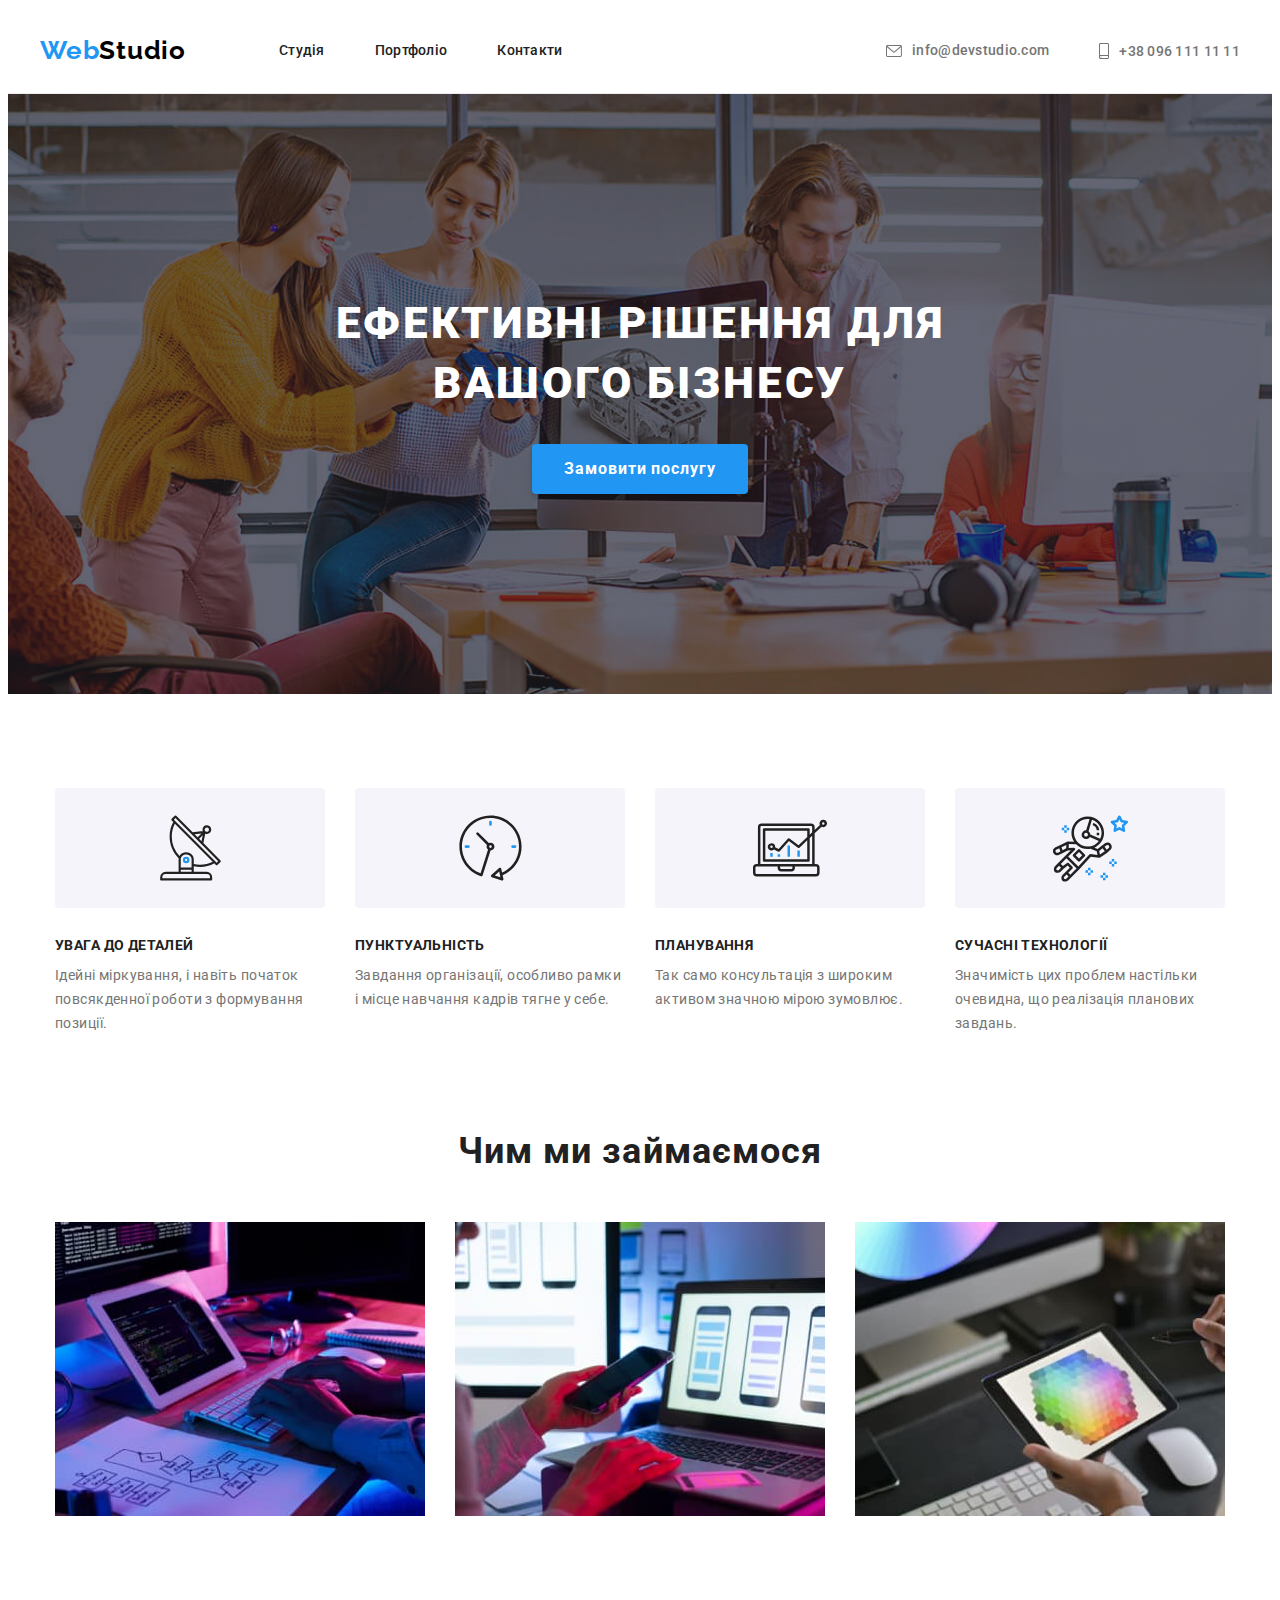
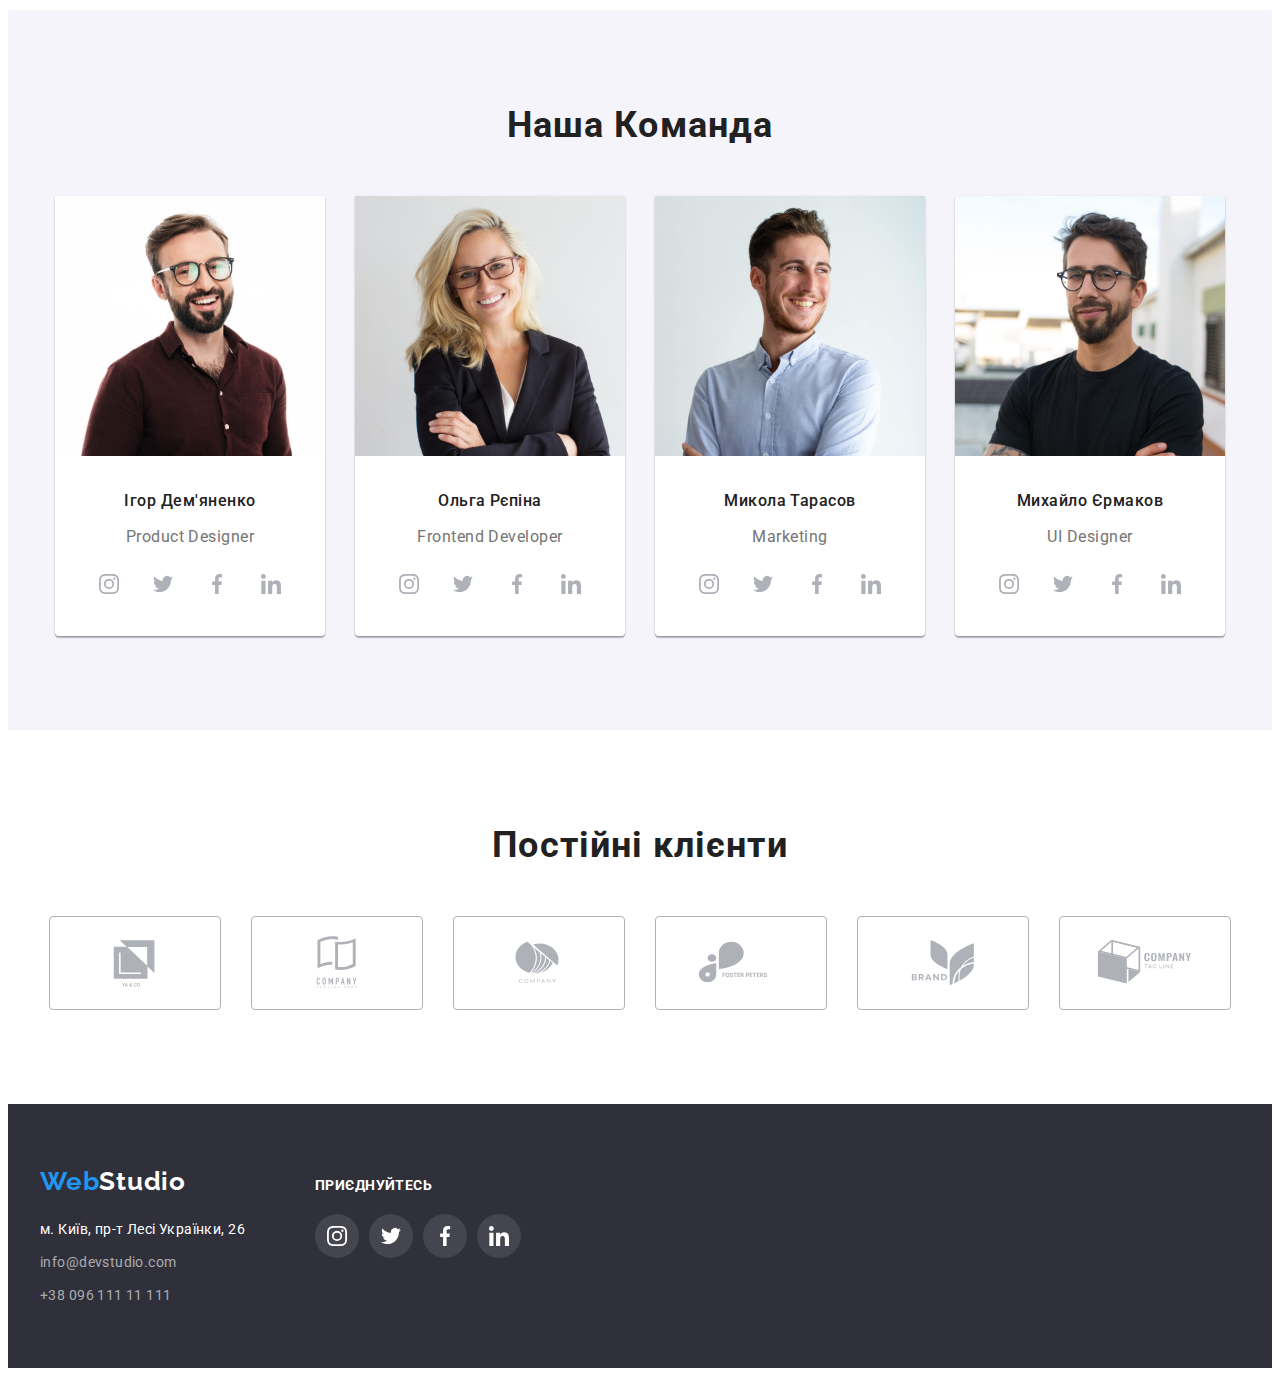
==== index.html @ a0d14df0 "1" ====
<!DOCTYPE html>
<html lang="uk">
<head>
    <meta charset="UTF-8">
    <meta http-equiv="X-UA-Compatible" content="IE=edge">
    <meta name="viewport" content="width=device-width, initial-scale=1.0">
    <title>Web Studio</title>
    <link rel="preconnect" href="https://fonts.googleapis.com">
    <link rel="preconnect" href="https://fonts.gstatic.com" crossorigin>
    <link href="https://fonts.googleapis.com/css2?family=Raleway:wght@700&family=Roboto:wght@400;500;700;900&display=swap" rel="stylesheet">
    <link rel="stylesheet" href="https://cdnjs.cloudflare.com/ajax/libs/modern-normalize/1.1.0/modern-normalize.min.css" integrity="sha512-wpPYUAdjBVSE4KJnH1VR1HeZfpl1ub8YT/NKx4PuQ5NmX2tKuGu6U/JRp5y+Y8XG2tV+wKQpNHVUX03MfMFn9Q==" crossorigin="anonymous" referrerpolicy="no-referrer" />
    <link rel="stylesheet" href="./css/style.css">
</head>
<header class="header">
    <div class="container  header-container">
     <nav class="header-navigation ">
         <a class="weblogo link" href="./index.html"><span class="weblogo-web">Web</span>Studio</a>
        
            <ul class="header-list">
            <li class="header-item list" >
                <a class="header-link link" href="./index.html">Студія</a>          
            </li>
            <li class="header-item list">
                <a class="header-link link" href="./porfolio.html">Портфоліо</a>          
            </li>
            <li class="header-item list link">
             <a class="header-link link" href="">Контакти</a>          
            </li>
            </ul>
         </nav>
         <div class="header-connect"> 
           
            <a class="header-mail link" href="mailto:info@devstudio.com"> <svg class="header-icon"  width="16" height="12" >
                <use href="./images/symbol-defs.svg#icon-hover-envelope" ></use>
            </svg> info@devstudio.com </a>
            
             <a class="header-tel link" href="tel:+380961111111"> <svg class=" header-icon"  width="10" height="16" >
                <use href="./images/symbol-defs.svg#icon-smartphone" ></use>
            </svg> +38 096 111 11 11</a>
        </div>
    </div>
</header>

<body>         
               <section class="decision" >
             <div class="container"> 
              <h1 class="decision-info">Ефективні рішення для вашого бізнесу</h1>
              <button class="decision-btr" type="button">Замовити послугу</button>
              </div>
             
              </section>
              <section class="benefits">
             <div class="container">
             <ul class="benefits-icon-list list">
                <li class="benefits-icon-item">
                    <a class="benefits-icon-link" href="">
                        <svg class="benefits-icon-img"  width="65" height="70" >
                            <use href="./images/symbol-defs.svg#icon-antenna" ></use>
                        </svg>
                    </a>
                </li>
                <li class="benefits-icon-item">
                    <a class="benefits-icon-link" href="">
                        <svg class="benefits-icon-img"  width="65" height="70" >
                            <use href="./images/symbol-defs.svg#icon-clock" ></use>
                        </svg>
                    </a>
                </li>
                <li class="benefits-icon-item">
                    <a class="benefits-icon-link" href="">
                        <svg class="benefits-icon-img"  width="90" height="74" >
                            <use href="./images/symbol-defs.svg#icon-diagram" ></use>
                        </svg>
                    </a>
                </li>
                <li class="benefits-icon-item">
                    <a class="benefits-icon-link" href="">
                        <svg class="benefits-icon-img"  width="75" height="81" >
                            <use href="./images/symbol-defs.svg#icon-astronaut" ></use>
                        </svg>
                    </a>
                </li>
             </ul>
             <ul class="benefits-top list" >
             <li ><h3 class="benefits-list">УВАГА ДО ДЕТАЛЕЙ</h3>
              <p class="benefits-list-text" >Ідейні міркування, і навіть початок повсякденної роботи з формування позиції.</p></li>
             <li><h3 class="benefits-list">ПУНКТУАЛЬНІСТЬ</h3>
               <p class="benefits-list-text">Завдання організації, особливо рамки і місце навчання кадрів тягне у себе.</p></li>
             <li><h3 class="benefits-list">ПЛАНУВАННЯ</h3>
               <p class="benefits-list-text">Так само консультація з широким активом значною мірою зумовлює.</p></li>
             <li><h3 class="benefits-list">СУЧАСНІ ТЕХНОЛОГІЇ</h3>
               <p class="benefits-list-text">Значимість цих проблем настільки очевидна, що реалізація планових завдань.</p></li>
              </ul>  </div>
              </section>

              
              <section class="about">
               <div class="container">
               <h2 class="about-top">Чим ми займаємося</h2>
               <ul class="about-list">
              <li class="about-img1 list"><img src="./images/about-img1.jpg" alt="Робоче місце" width="370" height="294"></li>
              <li class="about-img2 list"><img src="./images/about-img2.jpg" alt="Робоче місце" width="370" height="294"></li>
              <li class="about-img3 list"><img src="./images/about-img3.jpg" alt="Робоче місце" width="370" height="294"></li>
              </ul>
                </div>
              </section>
              
                      
              <section class="team">
              <div class="container team-container" >  
                   <h2 class="team-title">Наша Команда</h2>
                   <ul class="team-list">
                   <li class="team-img list"><img src="./images/img-IgorD.jpg" alt="Фото Ігор" width="270" height="260" >
                    <div class="team-name-top"><h3 class="team-name">Ігор Дем'яненко</h3>
                        <p class="team-position">Product Designer</p>
                        
                       <ul class="team-soc-list list">
                            <li class="team-soc-item">
                              <a class="team-soc-link" href=""><svg class="team-soc-icon"  width="20" height="20" >
                              <use href="./images/symbol-defs.svg#icon-instagram" ></use></svg></a>
                            </li>
                            <li class="team-soc-item">
                              <a class="team-soc-link" href=""><svg class="team-soc-icon"  width="20" height="20" >
                              <use href="./images/symbol-defs.svg#icon-twitter" ></use></svg></a>
                            </li>
                            <li class="team-soc-item">
                                <a class="team-soc-link" href=""><svg class="team-soc-icon"  width="20" height="20" >
                                <use href="./images/symbol-defs.svg#icon-facebook" ></use></svg></a>
                            </li>
                            <li class="team-soc-item">
                                <a class="team-soc-link" href=""><svg class="team-soc-icon"  width="20" height="20" >
                                <use href="./images/symbol-defs.svg#icon-linkedin" ></use></svg></a>
                            </li>
                     </ul>
                    </div>
                   </li>

                   <li class="team-img list"><img src="./images/img-OlgaR.jpg" alt="Фото Ольга" width="270" height="260" >
                    <div class="team-name-top"><h3 class="team-name">Ольга Рєпіна</h3>
                        <p class="team-position">Frontend Developer</p>
                        <ul class="team-soc-list list">
                            <li class="team-soc-item">
                                <a class="team-soc-link" href=""><svg class="team-soc-icon"  width="20" height="20" >
                                <use href="./images/symbol-defs.svg#icon-instagram" ></use></svg></a>
                            </li>
                            <li class="team-soc-item">
                                <a class="team-soc-link" href=""><svg class="team-soc-icon"  width="20" height="20" >
                                <use href="./images/symbol-defs.svg#icon-twitter" ></use></svg></a>
                            </li>
                            <li class="team-soc-item">
                                <a class="team-soc-link" href=""><svg class="team-soc-icon"  width="20" height="20" >
                                <use href="./images/symbol-defs.svg#icon-facebook" ></use></svg></a>
                            </li>
                            <li class="team-soc-item">
                                <a class="team-soc-link" href=""><svg class="team-soc-icon"  width="20" height="20" >
                                <use href="./images/symbol-defs.svg#icon-linkedin" ></use></svg></a>
                            </li>
                        </ul>    
                    </div>
                
                   <li class="team-img list"><img src="./images/img-NicholasT.jpg" alt="Фото Микола" width="270" height="260" >
                   
                    <div class="team-name-top"><h3 class="team-name">Микола Тарасов</h3>
                        <p class="team-position">Marketing</p>
                        <ul class="team-soc-list list">
                            <li class="team-soc-item">
                                <a class="team-soc-link" href=""><svg class="team-soc-icon"  width="20" height="20" >
                                <use href="./images/symbol-defs.svg#icon-instagram" ></use></svg></a>
                            </li>
                            <li class="team-soc-item">
                                <a class="team-soc-link" href=""><svg class="team-soc-icon"  width="20" height="20" >
                                <use href="./images/symbol-defs.svg#icon-twitter" ></use></svg></a>
                            </li>
                            <li class="team-soc-item">
                                <a class="team-soc-link" href=""><svg class="team-soc-icon"  width="20" height="20" >
                                <use href="./images/symbol-defs.svg#icon-facebook" ></use></svg></a>
                            </li>
                            <li class="team-soc-item">
                                <a class="team-soc-link" href=""><svg class="team-soc-icon"  width="20" height="20" >
                                <use href="./images/symbol-defs.svg#icon-linkedin" ></use></svg></a>
                           </li> 
                        </ul> 
                  </div>
                 </li> 
                  <li class="team-img list"><img src="./images/img-MykhailoY.jpg" alt="Фото-Михайло" width="270" height="260" >
                    <div class="team-name-top"><h3 class="team-name">Михайло Єрмаков</h3>
                        <p class="team-position">UI Designer</p>
                        <ul class="team-soc-list list">
                            <li class="team-soc-item">
                                <a class="team-soc-link" href="">
                                    <svg class="team-soc-icon"  width="20" height="20" >
                                    <use href="./images/symbol-defs.svg#icon-instagram" ></use></svg></a>
                            </li>
                            <li class="team-soc-item">
                                <a class="team-soc-link" href="">
                                    <svg class="team-soc-icon"  width="20" height="20" >
                                    <use href="./images/symbol-defs.svg#icon-twitter" ></use></svg></a>
                            </li>
                            <li class="team-soc-item">
                                <a class="team-soc-link" href="">
                                    <svg class="team-soc-icon"  width="20" height="20" >
                                    <use href="./images/symbol-defs.svg#icon-facebook" ></use></svg></a>
                            </li>
                            <li class="team-soc-item">
                                <a class="team-soc-link" href=""><svg class="team-soc-icon"  width="20" height="20" >
                                        <use href="./images/symbol-defs.svg#icon-linkedin" ></use></svg></a>
                            </li>
                        </ul>
                  </div>
                 </li>
                </ul> 
                </div> 
              </section>
               
              <section class="clients">
              <div class="container">
               <h2 class="clients-top">Постійні клієнти </h2>
              <ul class="clients-top-list list">
                <li class="clients-top-item">
                    <a class="clients-top-img-list" href="">
                    <svg class="clients-top-img"  width="106" height="60" >
                        <use href="./images/symbol-defs.svg#icon-Logo1" ></use>
                    </svg>
                </a></li>
                <li class="clients-top-item">
                    <a class="clients-top-img-list" href="">
                    <svg class="clients-top-img"  width="106" height="60" >
                        <use href="./images/symbol-defs.svg#icon-Logo2" ></use>
                    </svg>
                </a></li>
                <li class="clients-top-item">
                    <a class="clients-top-img-list" href="">
                    <svg class="clients-top-img"  width="106" height="60" >
                        <use href="./images/symbol-defs.svg#icon-Logo-3" ></use>
                    </svg>
                </a></li>
                <li class="clients-top-item">
                    <a class="clients-top-img-list" href="">
                    <svg class="clients-top-img"  width="106" height="60" >
                        <use href="./images/symbol-defs.svg#icon-Logo4" ></use>
                    </svg>
                </a></li>
                <li class="clients-top-item">
                    <a class="clients-top-img-list" href="">
                    <svg class="clients-top-img"  width="106" height="60" >
                        <use href="./images/symbol-defs.svg#icon-Logo5" ></use>
                    </svg>
                </a></li>
                <li class="clients-top-item">
                    <a class="clients-top-img-list" href="">
                    <svg class="clients-top-img"  width="106" height="60" >
                        <use href="./images/symbol-defs.svg#icon-Logo6" ></use>
                    </svg>
                </a></li>
                
              </ul>
              </div>
               </section>   
       
</body>


<footer class="footer">

                  <div class="container top-footer">       
                <div class=" footer-container " >
              <a class="footer-weblogo link" href="./index.html"><span class="weblogo-web">Web</span>Studio</a>
                 <ul>
               <li class="footer-adress link list"><a class="footer-adress link list" href="https://www.google.com/maps/place/%D0%B1%D1%83%D0%BB%D1%8C%D0%B2%D0%B0%D1%80+%D0%9B%D0%B5%D1%81%D1%96+%D0%A3%D0%BA%D1%80%D0%B0%D1%97%D0%BD%D0%BA%D0%B8,+26,+%D0%9A%D0%B8%D1%97%D0%B2,+02000/@50.4265807,30.5361971,17z/data=!3m1!4b1!4m5!3m4!1s0x40d4cf0e033ecbe9:0x57a4dffefec77da0!8m2!3d50.4265807!4d30.5383858">м. Київ, пр-т Лесі Українки, 26</a></li>
               <li class="footer-mail link list" ><a class="footer-mail link list"  href="mailto:info@devstudio.com">info@devstudio.com </a></li>     
              <li class="footer-tel list link "><a class="footer-tel list link " href="tel:+3809611111111">+38 096 111 11 111</a></li>
              </ul>
             </div>
              <div class="footer-soc">
            <p class="footer-Join">приєднуйтесь</p>
            <ul class="footer-soc-list list">
                <li class="footer-soc-item">
                    <a class="footer-soc-link" href="">
                        <svg class="footer-soc-icon"  width="20" height="20" >
                            <use href="./images/symbol-defs.svg#icon-instagram" ></use>
                        </svg>
                    </a>
                </li>
                <li class="footer-soc-item">
                    <a class="footer-soc-link" href="">
                        <svg class="footer-soc-icon"  width="20" height="20" >
                            <use href="./images/symbol-defs.svg#icon-twitter" ></use>
                        </svg>
                    </a>
                </li>
                <li class="footer-soc-item">
                    <a class="footer-soc-link" href="">
                        <svg class="footer-soc-icon"  width="20" height="20" >
                            <use href="./images/symbol-defs.svg#icon-facebook" ></use>
                        </svg>
                    </a>
                </li>
                <li class="footer-soc-item">
                    <a class="footer-soc-link" href="">
                        <svg class="footer-soc-icon"  width="20" height="20" >
                            <use href="./images/symbol-defs.svg#icon-linkedin" ></use>
                        </svg>
                    </a>
                </li>
                
              </ul>
                 </div> 
                     </div>
        
</footer>


</html>
---- css/style.css ----
/*-------------------------------------------header------------------------------------------*/
:root{
    --brand-color: #212121;
}

p, h1, h2, h3, h4, h5, h6{
    margin: 0;
    }

ul, ol{
    margin: 0;
    padding-left: 0;
    } 

button{
    cursor: pointer;
    }
img{
    display: block;
}
.header{
    background: #FFFFFF;
    } 

.list{
    list-style:none ;
        }
.link{
    text-decoration: none;
            }    
.container{
    width: 1200px;
    padding-left: 15px;
    padding-right: 15px;
    margin: 0 auto;
    
  }


.header{
    border-bottom: 1px solid #ECECEC
}

.header-navigation{
    display: flex;
    align-items: center;

}

.header-container{
    display: flex;
    align-items: center;
    

}

.weblogo{
    font-family: 'Raleway',sans-serif;
    font-weight: 700;
    font-size: 26px;
    line-height: 1.33;    
    letter-spacing: 0.03em;
    color: #000000;
    padding-top: 25px;
    padding-bottom: 25px;
    margin-right: 93px;


    }


.weblogo-web{
    color: #2196F3;
    margin: 0 auto;
    }   


.header-link:hover, .header-link:focus{
    color: #2196F3;
        }
   
.header-list{
    font-family: 'Roboto',sans-serif;
    font-weight: 500;
    font-size: 14px;
    line-height: 1.14;
    letter-spacing: 0.02em;
    color: var(--brand-color);
    display: flex; 
    gap: 50px;
    
        

    }
.header-item{
    font-family: 'Roboto',sans-serif;
    font-weight: 500;
    font-size: 14px;
    line-height: 1.14;
    letter-spacing: 0.02em;
    color:var(--brand-color);
    padding-top: 32px;
    padding-bottom: 32px; 
    
          
    }
.header-link{
    font-family: 'Roboto',sans-serif;
    font-weight: 500;
    font-size: 14px;
    line-height: 1.14;
    letter-spacing: 0.02em;
    color: var(--brand-color);
    
      
    }
 

.header-icon{
    fill: #757575;
}  

.header-mail{
    font-family: 'Roboto',sans-serif;
    font-weight: 500;
    font-size: 14px;
    line-height: 1.4;
    letter-spacing: 0.02em;
    color:  #757575;
    display: flex;
    gap: 10px;
    align-items: center;
    justify-content: center;
    margin: 0 auto;
    
}  

.header-mail:hover .header-icon,
.header-mail:focus .header-icon {
    
    fill: #2196F3;

}
.header-mail:hover,
.header-mail:focus {
    color: #2196F3;

}

.header-connect{
    margin-left: auto;
    display: flex;
    height: 85px;
}
.header-tel:hover,
.header-tel:focus{
    color: #2196F3;   
}
.header-tel:hover .header-icon,
.header-tel:focus .header-icon{
   fill: #2196F3;  
}

.header-tel{
    font-family: 'Roboto',sans-serif;
    font-weight: 500;
    font-size: 14px;
    line-height: 16px;
    letter-spacing: 0.02em;
    color: #757575;
    margin-left: 50px;
    display: flex;
    gap: 10px;
    align-items: center;
    justify-content: center;

}  

/*-----------------------------------------decision-----------------------------------------------*/

body{
    font-family: 'Roboto',sans-serif;
}


.decision{
    background: #C4C4C4;;
    padding-top: 200px;
    padding-bottom: 200px;
    background-image: linear-Gradient(rgba(47, 48, 58, 0.4),rgba(47, 48, 58, 0.4)), url(../images/Img-Hero.jpg);
    background-repeat: no-repeat; 
    background-position: center;
    max-width: 1600px;
    display: flex;
    align-items: center;
    margin: 0 auto;

}

.decision-info{
    font-weight: 900;
    font-size: 44px;
    line-height: 1.36;
    text-align: center;
    letter-spacing: 0.06em;
    text-transform: uppercase;
    color: #FFFFFF;
    margin: 0 auto;
    width: 629px;
    height: 120px;
    }

.decision-btr{
    font-family: 'Roboto',sans-serif;
    font-weight: 700;
    font-size: 16px;
    line-height: 1.87;
    color: #FFFFFF; 
    background: #2196F3; 
    cursor: pointer;
    margin: 0 auto;
    display: block;
    margin-top: 0 auto;
    min-width: 216px;
    height: 50px;
    box-shadow: 0px 4px 4px rgba(0, 0, 0, 0.15);
    border-radius: 4px;
    border: #2196F3;
    margin-top: 30px;
    letter-spacing: 0.06em;
}


/*-----------------------------------------benefits-----------------------------------------------*/

.benefits {
    background: #FFFFFF;
    padding-top: 94px; 
    padding-bottom: 94px;
}
.benefits-icon-list{
    display: flex;
    justify-content: center;
    gap: 30px;
}

.benefits-icon-link{
    width: 270px;
    height: 120px;
    background-color: #F5F4FA;
    display: flex;
    align-items: center;
    justify-content: center;
    margin-bottom: 30px;
    border-radius: 4px;

}

.benefits-top{
    display: flex; 
    justify-content: center;
    gap: 30px; 
     
    background: #FFFFFF;
}
.benefits-list {
    font-weight: 700;
    font-size: 14px;
    line-height: 1.14;
    letter-spacing: 0.03em;
    text-transform: uppercase;
    color: var(--brand-color);    
    margin-bottom: 10px;
   
}
.benefits-list-text {
    width: 270px;
    height: 72px;
    font-size: 14px;
    line-height: 1.71;
    letter-spacing: 0.03em;
    color: #757575;   
    
}
/*-----------------------------------------about-----------------------------------------------*/
.about {
    padding-bottom: 94px;
}
.about-top {
font-weight: 700;
font-size: 36px;
line-height: 1.17;
text-align: center;
letter-spacing: 0.03em;
color: var(--brand-color);
margin-bottom: 50px;

}
.about-list{

    display: flex; 
    justify-content: center;
    gap: 30px;


}
.about-img1{

}
.about-img2 {

}
.about-img3 {

}

/*-----------------------------------------team-----------------------------------------------*/
.team {
    background: #F5F4FA;
    padding-top: 94px;
    padding-bottom: 94px;
}
.team-container{

}

.team-title {
    font-weight: 700;
    font-size: 36px;
    line-height: 1.17;
    text-align: center;
    letter-spacing: 0.03em;
    color: var(--brand-color);
    padding-top: 94;
    margin-bottom: 50px;
    

    }

.team-list{
    display: flex; 
    justify-content: center;
    gap: 30px;
    
      

}

.team-name-top{
    padding-top: 30px;
    padding-bottom: 30px;
}
.team-img {
    width: 270px;
    background: #FFFFFF;
    box-shadow: 0px 1px 3px rgba(0, 0, 0, 0.12), 0px 1px 1px rgba(0, 0, 0, 0.14), 0px 2px 1px rgba(0, 0, 0, 0.2);
    border-radius: 0px 0px 4px 4px;
    display: block;
    

}
.team-name {
    font-weight: 500;
    font-size: 16px;
    line-height: 1.9;
    letter-spacing: 0.03em;
    color:var(--brand-color);
    text-align: center;
    letter-spacing: 0.03em;
    margin-bottom: 10px;
    
}
.team-position {
    font-size: 16px;
    line-height: 1.19;
    letter-spacing: 0.03em;
    text-align: center;
    color: #757575;
    margin-bottom: 16px;

}

.team-soc-list{
  display: flex;
  justify-content: center;
  gap: 10px;

}

.team-soc-item{
 
}

.team-soc-link{
  width: 44px;
  height: 44px;
  border-radius: 50%;
 
  display: flex;
  align-items: center;
  justify-content: center;


}


.team-soc-link:hover, .team-soc-link:focus {
    background-color: #2196F3  ;
}
.team-soc-link:hover .team-soc-icon,
.team-soc-link:focus .team-soc-icon{
    fill: #FFFFFF;

}

.team-soc-icon{
    fill: #AFB1B8;

}
/*-----------------------------------clients-------------------------------*/
.clients{
    padding-top: 94px;
    padding-bottom: 94px;
}
.clients-top{
    font-weight: 700;
    font-size: 36px;
    line-height: 1.17;
    text-align: center;
    letter-spacing: 0.03em;
    color: var(--brand-color);
    margin-bottom: 50px;


}
.clients-top-list{
 
    display: flex;
    align-items: center;
    justify-content: center;
    gap: 30px;
}


.clients-top-item{



    
}



.clients-top-img-list{
    width: 170px;
    height: 92px;
    display: flex;
    align-items: center;
    justify-content: center;
    border: 1px solid #AFB1B8;
    border-radius: 4px; 
    border-radius: 4px;


}

.clients-top-img-list:hover, 
.clients-top-img-list:focus {
    border: 1px solid #2196F3;

}
.clients-top-img-list:hover .clients-top-img,
.clients-top-img-list:focus .clients-top-img{
    fill: #2196F3;

}

.clients-top-img{
    fill:  #AFB1B8;
}

/*-----------------------------------------footer-----------------------------------------------*/
.footer{
    background: #2F303A;
    margin: 0 auto;
    padding-top: 60px;
    padding-bottom: 60px;
}
.top-footer{
    display: flex;
    align-items: center;
                    align-items: baseline;}

.footer-container{
    
    display: block;
    margin-right: 70px;
    

}
.footer-weblogo {
    font-family: 'Raleway',sans-serif;
    font-weight: 700;
    font-size: 26px;
    line-height: 1.33;    
    letter-spacing: 0.03em;
    color: #FFFFFF;
    padding-top: 60px;

}


.footer-adress {
    font-family: 'Roboto',sans-serif;
    font-size: 14px;
    line-height: 1.71;
    letter-spacing: 0.03em;
    color: #FFFFFF;
    margin-bottom: 9px;
    padding-top: 20px;

}

.footer-adress:hover{
    color: #2196F3
}

.footer-mail {
    font-family: 'Roboto',sans-serif;
    font-size: 14px;
    line-height: 1.71;
    letter-spacing: 0.03em;
    color: rgba(255, 255, 255, 0.6);
    margin-bottom: 9px;
    
}

.footer-mail:hover{
    color: #2196F3}

.footer-tel {
    font-family: 'Roboto',sans-serif;
    font-size: 14px;
    line-height: 1.71;
    letter-spacing: 0.03em;
    color: rgba(255, 255, 255, 0.6);
    
}
.footer-tel:hover{
    color: #2196F3}


.footer-soc{
        display: block;
        align-items: center;
        justify-content: center;
}

.footer-Join{
    font-family: 'Roboto', sans-serif;
    font-style: normal;
    font-weight: 700;
    font-size: 14px;
    line-height: 1.14;
    letter-spacing: 0.03em;
    text-transform: uppercase;
    color: #FFFFFF;
    padding-bottom: 20px;
}



.footer-soc-list{
        display: flex;
        justify-content: center;
        gap: 10px;
      
      }

.footer-soc-item{

      }

      .footer-soc-link{
        width: 44px;
        height: 44px;
        border-radius: 50%;
       
        display: flex;
        align-items: center;
        justify-content: center;
        background: rgba(255, 255, 255, 0.1);
      
      
      }
      
      
.footer-soc-link:hover, 
.footer-soc-link:focus {
          background-color: #2196F3  ;
      }


      .footer-soc-icon{
          fill: #FFFFFF;}










/*-----------------------------------------Portfolio-----------------------------------------------*/


/*-----------------------------------------projects-----------------------------------------------*/


.projects{
    padding-top: 94px;
    padding-bottom: 94px;
}

.projects-container{
    display: flex; 
    gap: 30px;
    flex-wrap: wrap;
}
.projects-menu{
    display: flex; 
    justify-content: center;
    gap: 8px;
    margin-bottom: 50px;

}
.projects-menu-btn:hover, .projects-menu-btn:focus {
    background: #2196F3;
    color: #FFFFFF;
    box-shadow: 0px 3px 1px rgba(0, 0, 0, 0.1), 0px 1px 2px rgba(0, 0, 0, 0.08), 0px 2px 2px rgba(0, 0, 0, 0.12);
    border-radius: 4px;
} 


.projects-menu-btn {
    font-family: 'Roboto',sans-serif;
    font-weight: 500;
    font-size: 16px;
    line-height: 1.625;
    text-align: center;
    letter-spacing: 0.03em;
    color: var(--brand-color);
    cursor: pointer;
    background: #F5F4FA;
    border-radius: 4px;
    background: #F5F4FA;
    border: #F5F4FA;
    padding: 6px 22px ;
    gap: 8px;
    border-radius: 4px;
    margin: 0 auto;
    display: block;

}


.projects-link:hover,.projects-link:focus {
    display: block;
    box-shadow: 0px 1px 1px rgba(0, 0, 0, 0.12), 
    0px 4px 4px rgba(0, 0, 0, 0.06),
     1px 4px 6px rgba(0, 0, 0, 0.16);

}

.projects-list {
    display: flex;
    flex-wrap: wrap;
    gap: 30px;
    
}
.projects-item {
    max-width: calc(100%-60px/3);

}

.projects-item-img {
    width: 370px;
    height: 294px;
    
}
.projects-item-position{
     padding: 20px 24px 24px 24px;
     border: 1px solid #EEEEEE;

}

.projects-item-name {
    font-weight: 700;
    font-size: 18px;
    line-height: 2;
    letter-spacing: 0.06em;
    color: var(--brand-color);
   
}
.projects-item-view {
    font-size: 16px;
    line-height: 1.88;
    letter-spacing: 0.03em;
    color: #757575;
}
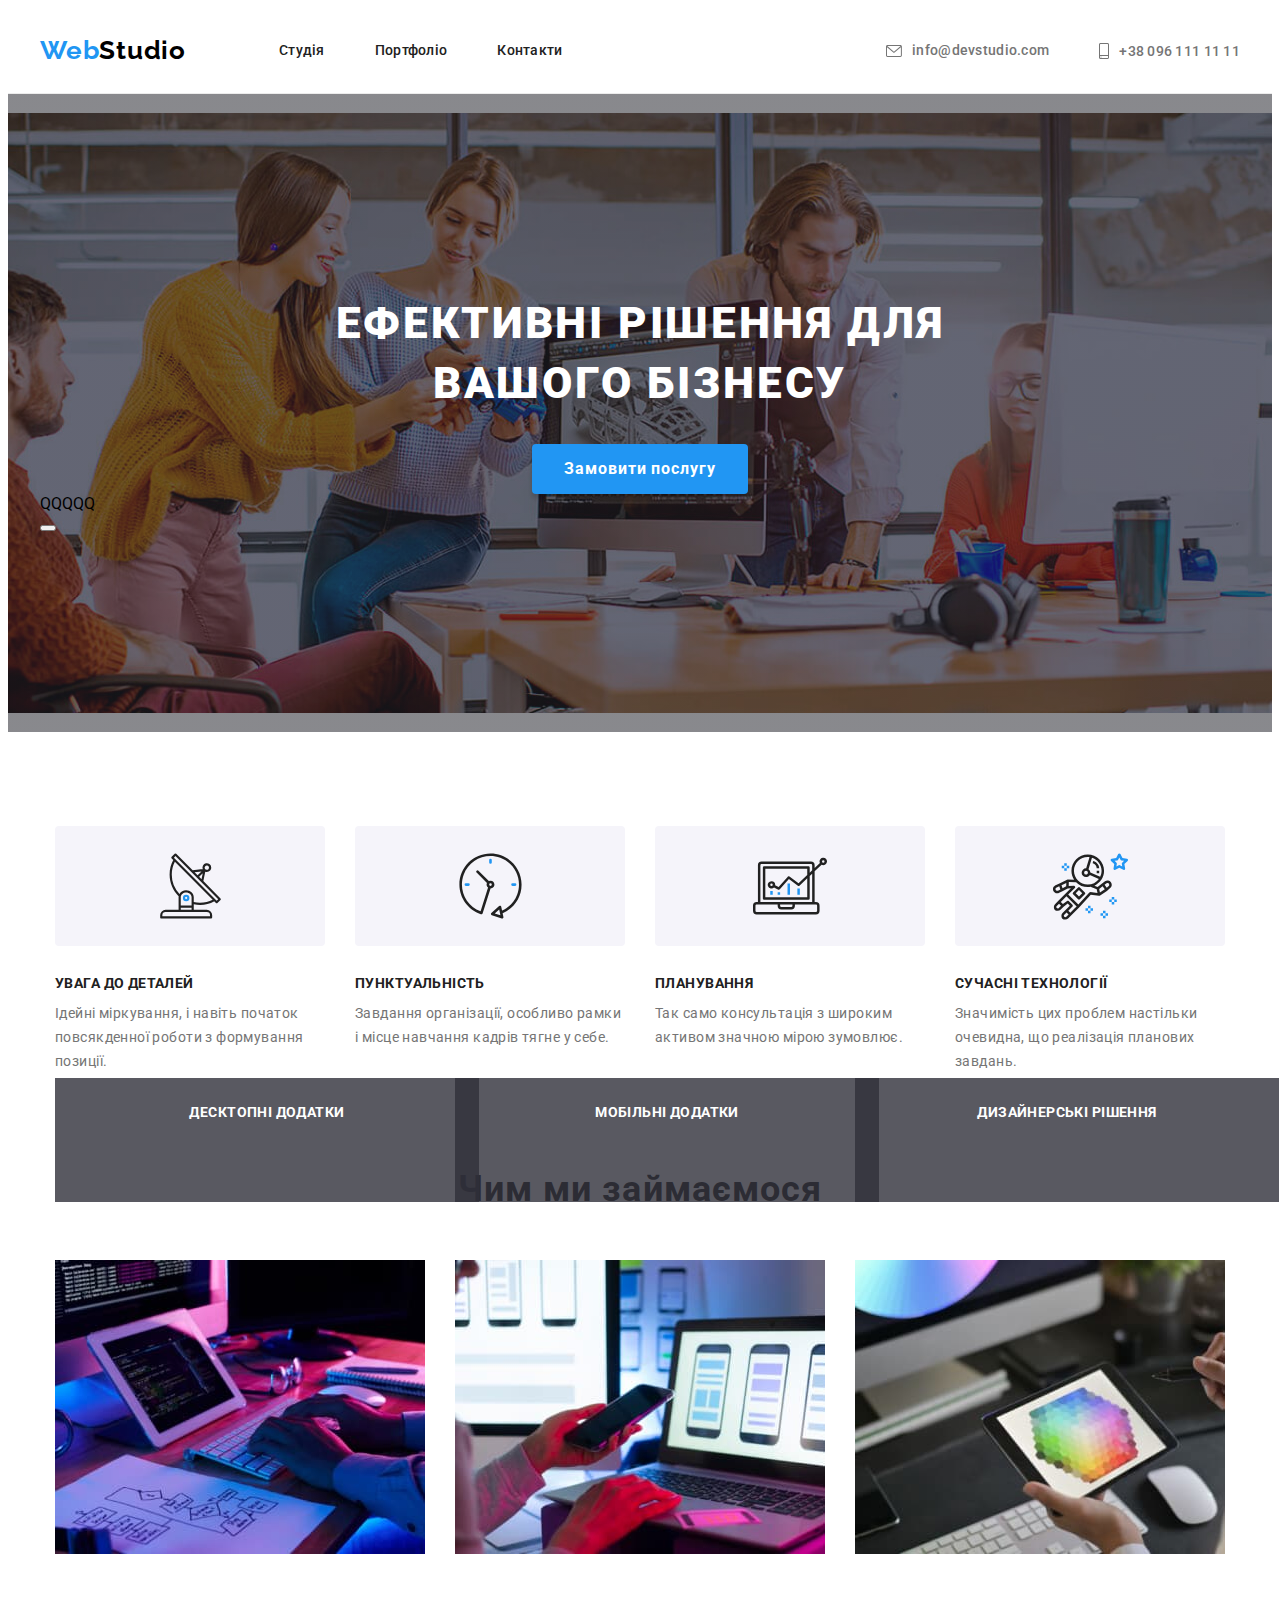
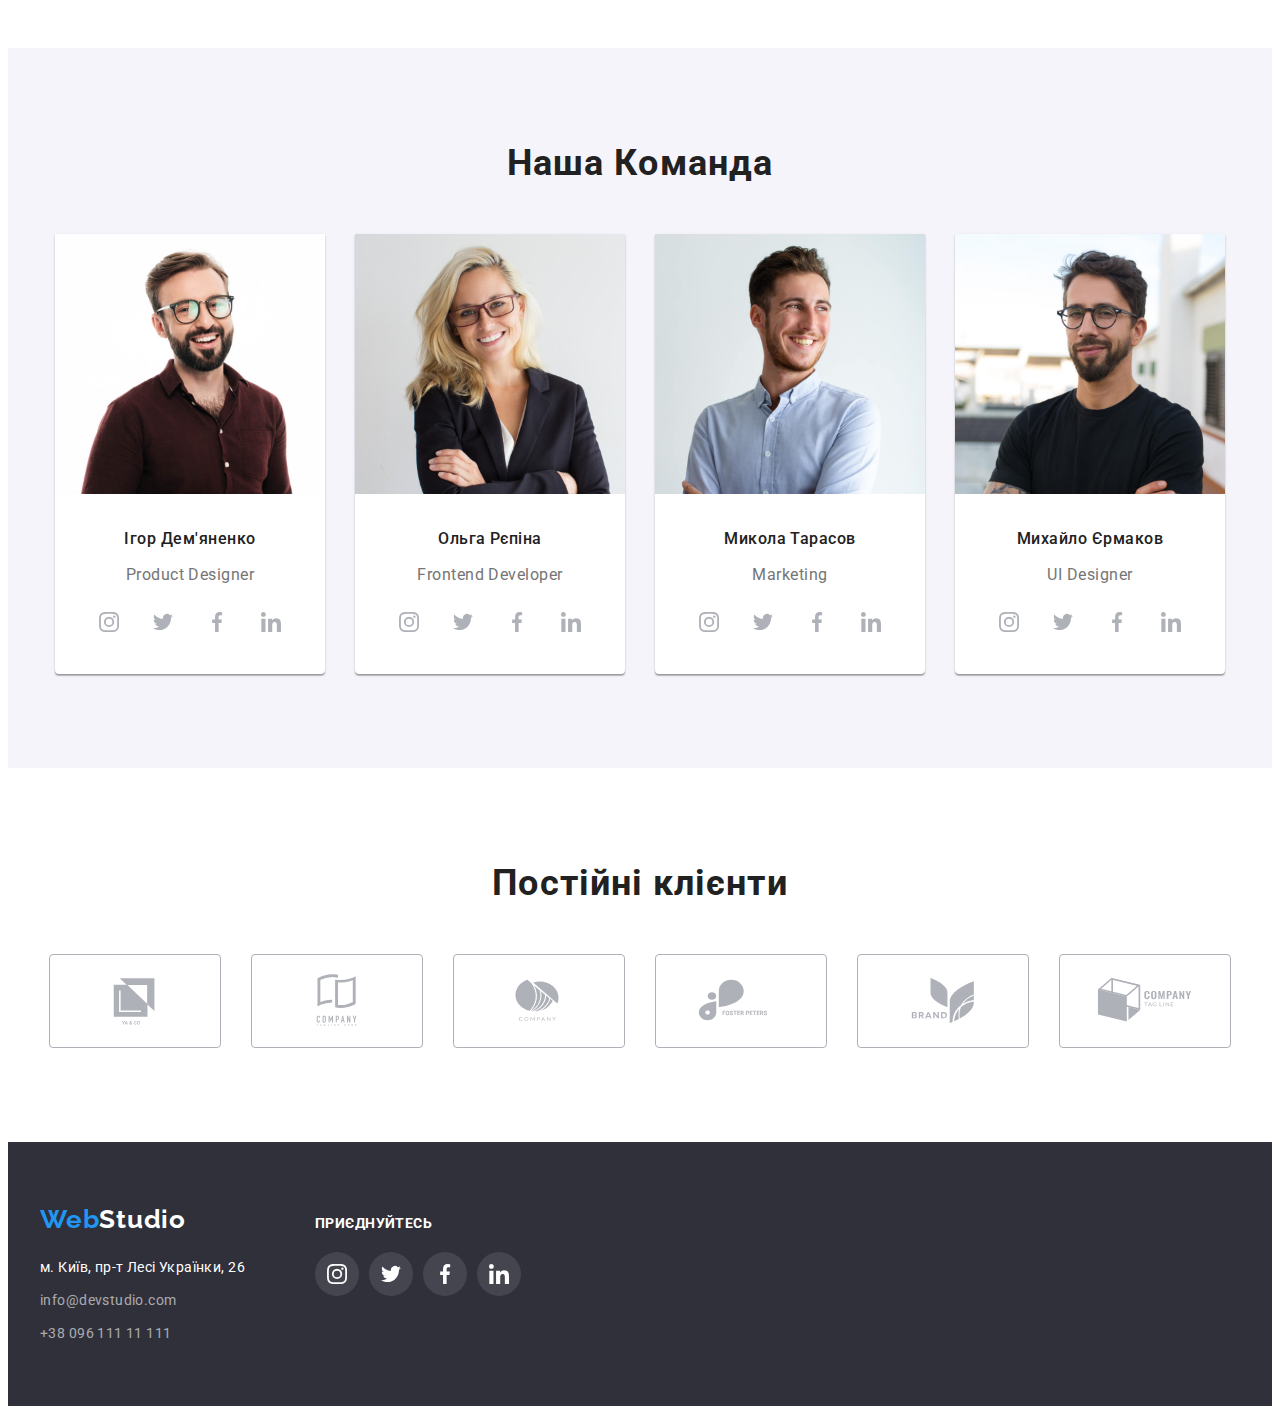
==== commit a8f97efa: "1" ====
--- a/index.html
+++ b/index.html
@@ -45,25 +45,25 @@
                <section class="decision" >
              <div class="container"> 
               <h1 class="decision-info">Ефективні рішення для вашого бізнесу</h1>
-              <button class="decision-btr" type="button">Замовити послугу</button>
-              </div>
-             
+              <button class="decision-btr" type="button" data-modal-open>Замовити послугу</button>
+              <div class="modal" data-modal> 
+                <p> QQQQQ </p>
+                <button class="button-close" data-modal-close></button>
+                </div>
+            </div>
               </section>
               <section class="benefits">
-             <div class="container">
-             <ul class="benefits-icon-list list">
+              <div class="container">
+              <ul class="benefits-icon-list list">
                 <li class="benefits-icon-item">
                     <a class="benefits-icon-link" href="">
                         <svg class="benefits-icon-img"  width="65" height="70" >
-                            <use href="./images/symbol-defs.svg#icon-antenna" ></use>
-                        </svg>
-                    </a>
+                            <use href="./images/symbol-defs.svg#icon-antenna" ></use></svg></a>
                 </li>
                 <li class="benefits-icon-item">
                     <a class="benefits-icon-link" href="">
                         <svg class="benefits-icon-img"  width="65" height="70" >
-                            <use href="./images/symbol-defs.svg#icon-clock" ></use>
-                        </svg>
+                        <use href="./images/symbol-defs.svg#icon-clock" ></use></svg>
                     </a>
                 </li>
                 <li class="benefits-icon-item">
@@ -98,9 +98,19 @@
                <div class="container">
                <h2 class="about-top">Чим ми займаємося</h2>
                <ul class="about-list">
-              <li class="about-img1 list"><img src="./images/about-img1.jpg" alt="Робоче місце" width="370" height="294"></li>
-              <li class="about-img2 list"><img src="./images/about-img2.jpg" alt="Робоче місце" width="370" height="294"></li>
-              <li class="about-img3 list"><img src="./images/about-img3.jpg" alt="Робоче місце" width="370" height="294"></li>
+              <li class="about-img1 list">
+                <div class="about-img-box"><p class="about-img-title">  Десктопні додатки</p></div>
+                <img src="./images/about-img1.jpg" alt="Робоче місце" width="370" height="294"></li>
+              
+                <li class="about-img2 list">
+                <div class="about-img-box"><p class="about-img-title">  Мобільні додатки</p></div>
+                
+                <img src="./images/about-img2.jpg" alt="Робоче місце" width="370" height="294"></li>
+              <li class="about-img3 list">
+                <div class="about-img-box">
+                    <p class="about-img-title">  Дизайнерські рішення</p>
+                </div>
+                <img src="./images/about-img3.jpg" alt="Робоче місце" width="370" height="294"></li>
               </ul>
                 </div>
               </section>
@@ -256,7 +266,7 @@
               </ul>
               </div>
                </section>   
-       
+  <script src="./js/modal.js"></script>      
 </body>
 
 
--- a/css/style.css
+++ b/css/style.css
@@ -230,8 +230,7 @@
     margin-top: 30px;
     letter-spacing: 0.06em;
 }
-
-
+/*
 /*-----------------------------------------benefits-----------------------------------------------*/
 
 .benefits {
@@ -302,11 +301,34 @@
     display: flex; 
     justify-content: center;
     gap: 30px;
-
-
-}
+}
+.about-img-box{
+    width: 370px;
+    height: 70px;
+    background: rgba(47, 48, 58, 0.8);
+    position: absolute;
+    z-index: 1;
+    bottom: -302px;
+    padding: 27px;
+}
+.about-img-title{
+    font-family: 'Roboto';
+    font-style: normal;
+    font-weight: 700;
+    font-size: 14px;
+    line-height: 1.14;
+    text-align: center;
+    letter-spacing: 0.03em;
+    text-transform: uppercase;
+    color: #FFFFFF;
+ 
+
+}
+
+
+
 .about-img1{
-
+ 
 }
 .about-img2 {
 
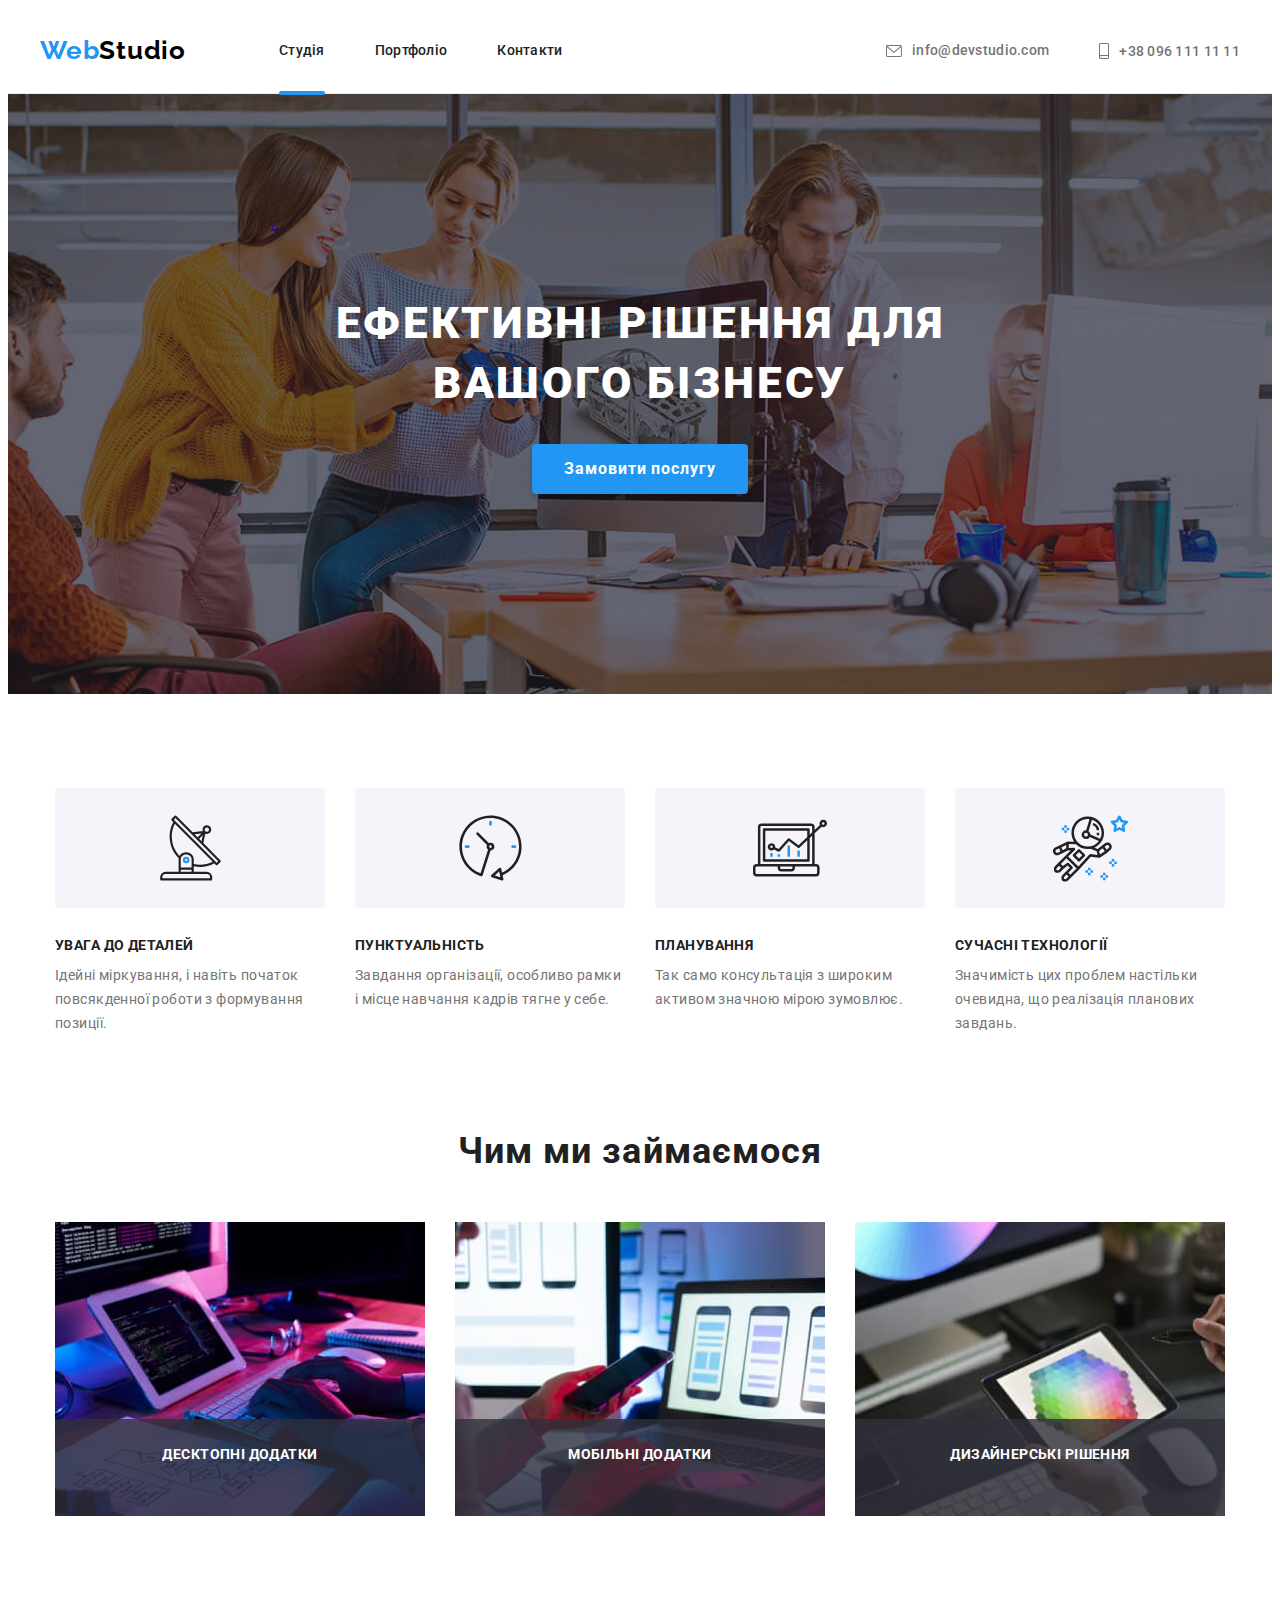
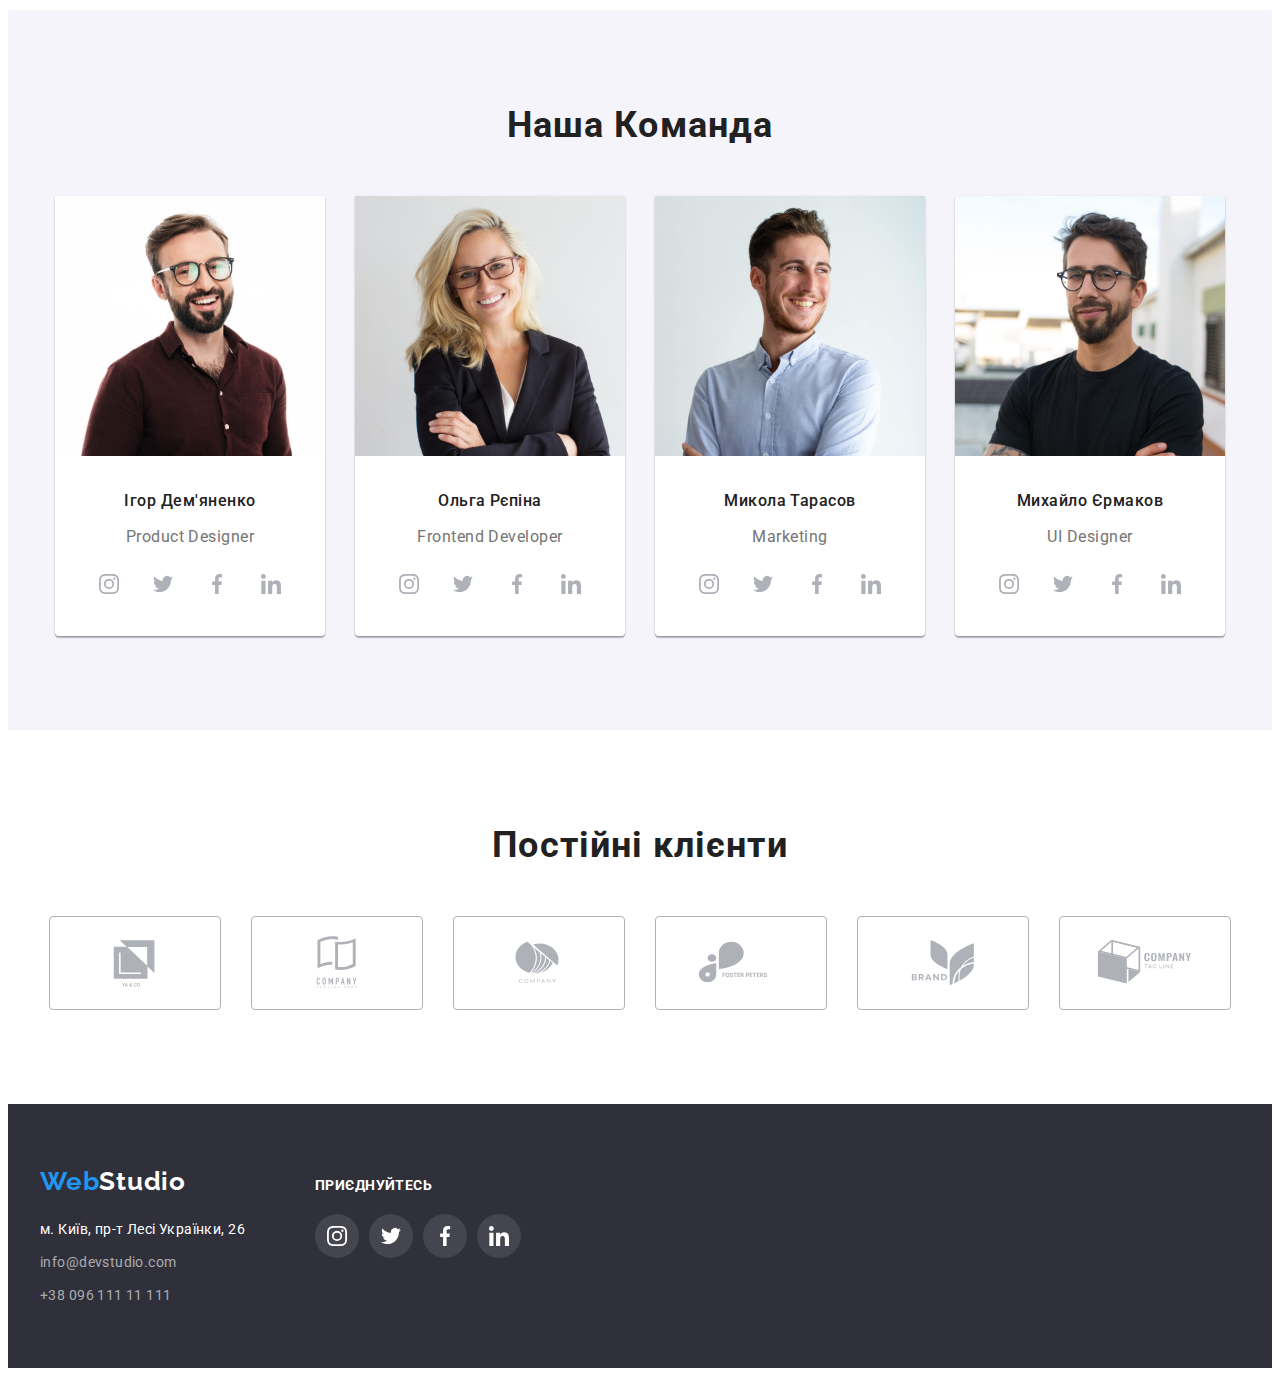
==== commit a16f1cc0: "1111" ====
--- a/index.html
+++ b/index.html
@@ -1,6 +1,6 @@
-<!DOCTYPE html>
-<html lang="uk">
-<head>
+ <!DOCTYPE html>
+ <html lang="uk">
+ <head>
     <meta charset="UTF-8">
     <meta http-equiv="X-UA-Compatible" content="IE=edge">
     <meta name="viewport" content="width=device-width, initial-scale=1.0">
@@ -10,15 +10,17 @@
     <link href="https://fonts.googleapis.com/css2?family=Raleway:wght@700&family=Roboto:wght@400;500;700;900&display=swap" rel="stylesheet">
     <link rel="stylesheet" href="https://cdnjs.cloudflare.com/ajax/libs/modern-normalize/1.1.0/modern-normalize.min.css" integrity="sha512-wpPYUAdjBVSE4KJnH1VR1HeZfpl1ub8YT/NKx4PuQ5NmX2tKuGu6U/JRp5y+Y8XG2tV+wKQpNHVUX03MfMFn9Q==" crossorigin="anonymous" referrerpolicy="no-referrer" />
     <link rel="stylesheet" href="./css/style.css">
-</head>
-<header class="header">
+ </head>
+
+ <body> 
+      <header class="header">
     <div class="container  header-container">
      <nav class="header-navigation ">
          <a class="weblogo link" href="./index.html"><span class="weblogo-web">Web</span>Studio</a>
         
             <ul class="header-list">
             <li class="header-item list" >
-                <a class="header-link link" href="./index.html">Студія</a>          
+                <a class="header-link link current" href="./index.html">Студія</a>           
             </li>
             <li class="header-item list">
                 <a class="header-link link" href="./porfolio.html">Портфоліо</a>          
@@ -39,18 +41,21 @@
             </svg> +38 096 111 11 11</a>
         </div>
     </div>
-</header>
-
-<body>         
+ </header>
                <section class="decision" >
              <div class="container"> 
               <h1 class="decision-info">Ефективні рішення для вашого бізнесу</h1>
-              <button class="decision-btr" type="button" data-modal-open>Замовити послугу</button>
-              <div class="modal" data-modal> 
-                <p> QQQQQ </p>
-                <button class="button-close" data-modal-close></button>
-                </div>
-            </div>
+              <button data-modal-open class="decision-btr" type="button" >Замовити послугу</button>
+              <div class="backdrop is-hidden" data-modal>
+                <div class="modal" > 
+                   <button class="button-close" data-modal-close> 
+                    <svg class="benefits-icon-img"  width="18" height="18" >
+                        <use href="./images/symbol-defs.svg#icon-close-black" ></use></svg>
+                     </button>
+                    </div>
+             
+              </div>
+             </div>
               </section>
               <section class="benefits">
               <div class="container">
@@ -99,18 +104,19 @@
                <h2 class="about-top">Чим ми займаємося</h2>
                <ul class="about-list">
               <li class="about-img1 list">
-                <div class="about-img-box"><p class="about-img-title">  Десктопні додатки</p></div>
-                <img src="./images/about-img1.jpg" alt="Робоче місце" width="370" height="294"></li>
+                <a class="about-img-link" href="#"> <img src="./images/about-img1.jpg" alt="Робоче місце" width="370" height="294">
+                    <p class="about-img-title">  Десктопні додатки</p></a>
+                                </li>
               
                 <li class="about-img2 list">
-                <div class="about-img-box"><p class="about-img-title">  Мобільні додатки</p></div>
-                
-                <img src="./images/about-img2.jpg" alt="Робоче місце" width="370" height="294"></li>
+                    <a class="about-img-link" href="#">
+                        <img src="./images/about-img2.jpg" alt="Робоче місце" width="370" height="294">
+                        <p class="about-img-title">  Мобільні додатки</p></a>
+                </li>
               <li class="about-img3 list">
-                <div class="about-img-box">
-                    <p class="about-img-title">  Дизайнерські рішення</p>
-                </div>
-                <img src="./images/about-img3.jpg" alt="Робоче місце" width="370" height="294"></li>
+                <a class="about-img-link" href="#"><img src="./images/about-img3.jpg" alt="Робоче місце" width="370" height="294">
+                    <p class="about-img-title">  Дизайнерські рішення</p></a>
+                </li>
               </ul>
                 </div>
               </section>
@@ -266,11 +272,7 @@
               </ul>
               </div>
                </section>   
-  <script src="./js/modal.js"></script>      
-</body>
-
-
-<footer class="footer">
+  <footer class="footer">
 
                   <div class="container top-footer">       
                 <div class=" footer-container " >
@@ -318,6 +320,7 @@
                      </div>
         
 </footer>
-
+<script src="./js/modal.js"></script>      
+</body>
 
 </html>--- a/css/style.css
+++ b/css/style.css
@@ -2,6 +2,8 @@
 /*-------------------------------------------header------------------------------------------*/
 :root{
     --brand-color: #212121;
+    timing-function:
+    cubic-bezier(0.4, 0, 0.2, 1)
 }
 
 p, h1, h2, h3, h4, h5, h6{
@@ -78,6 +80,7 @@
 
 .header-link:hover, .header-link:focus{
     color: #2196F3;
+    transition: 250ms var(--timing-function);
         }
    
 .header-list{
@@ -112,10 +115,36 @@
     line-height: 1.14;
     letter-spacing: 0.02em;
     color: var(--brand-color);
-    
+
       
     }
- 
+
+.header-list .link.current {
+    position: relative;
+    color: var(--accent-color);
+      
+    transition-property: background-color;
+    transition-duration: 250ms;
+
+      }
+      
+      .header-list .link.current::after {
+        content: "";
+        position: absolute;
+        display: block;
+        left: 0;
+        bottom: -37px;
+        width: 100%;
+        height: 4px;
+        background-size: cover;
+        background-color: #2196f3;
+        border-radius: 2px;
+
+        transform: scaleX(1);
+        transition: 250ms var(--timing-function);
+      }
+      
+
 
 .header-icon{
     fill: #757575;
@@ -140,11 +169,13 @@
 .header-mail:focus .header-icon {
     
     fill: #2196F3;
+    transition: 250ms var(--timing-function);
 
 }
 .header-mail:hover,
 .header-mail:focus {
     color: #2196F3;
+    transition: 250ms var(--timing-function);
 
 }
 
@@ -155,11 +186,13 @@
 }
 .header-tel:hover,
 .header-tel:focus{
-    color: #2196F3;   
+    color: #2196F3;  
+    transition: 250ms var(--timing-function); 
 }
 .header-tel:hover .header-icon,
 .header-tel:focus .header-icon{
-   fill: #2196F3;  
+   fill: #2196F3; 
+   transition: 250ms var(--timing-function); 
 }
 
 .header-tel{
@@ -229,8 +262,57 @@
     border: #2196F3;
     margin-top: 30px;
     letter-spacing: 0.06em;
-}
-/*
+    transition: background-color 250ms cubic-bezier(0.4, 0, 0.2, 1);
+}
+
+.backdrop.is-hidden {
+    visibility: visible;
+    opacity: 0;
+    pointer-events: none;}
+
+.backdrop{
+    position: fixed;
+    top: 0;
+    left: 0;
+    width: 100%;
+    height: 100%;
+    background-color: rgba(0, 0, 0, 0.2);
+    opacity: 1;
+    transition: opacity 250ms var(--timing-function);
+    z-index: 1;
+}
+
+
+.modal{
+    position: absolute;
+    display: flex;
+    justify-content: end;
+    top: 31%;
+    left: 50%;
+    min-width: 528px;
+    min-height: 581px;
+    background-color: #ffffff;
+    box-shadow: 0px 1px 3px rgb(0 0 0 / 12%), 0px 1px 1px rgb(0 0 0 / 14%), 0px 2px 1px rgb(0 0 0 / 20%);
+    border-radius: 4px;
+    transform: translate(-50%, -50%) scale(1);
+    transition: 250ms var(--timing-function);
+}
+.button-close{
+    display: flex;
+    align-items: center;
+    width: 30px;
+    height: 30px;
+    margin: 8px;
+    background-color: #ffffff;
+    border: 1px solid rgba(0, 0, 0, 0.1);
+    border-radius: 50%;
+
+}
+
+
+
+
+
 /*-----------------------------------------benefits-----------------------------------------------*/
 
 .benefits {
@@ -302,30 +384,34 @@
     justify-content: center;
     gap: 30px;
 }
-.about-img-box{
+
+.about-img-link{
+    position: relative;
+    display: block;
+    line-height: 0;
+
+
+
+}
+.about-img-title{
+
+    position: absolute;
+    bottom: 0;
+    right: 0;
     width: 370px;
     height: 70px;
+    padding-top: 27px;
+    font-weight: 700;
+    font-size: 14px;
+    line-height: 16px;
+    text-align: center;
+    letter-spacing: 0.03em;
+    text-transform: uppercase;
     background: rgba(47, 48, 58, 0.8);
-    position: absolute;
-    z-index: 1;
-    bottom: -302px;
-    padding: 27px;
-}
-.about-img-title{
-    font-family: 'Roboto';
-    font-style: normal;
-    font-weight: 700;
-    font-size: 14px;
-    line-height: 1.14;
-    text-align: center;
-    letter-spacing: 0.03em;
-    text-transform: uppercase;
-    color: #FFFFFF;
- 
-
-}
-
-
+    color: #ffffff;
+
+
+}
 
 .about-img1{
  
@@ -624,8 +710,8 @@
       }
 
 
-      .footer-soc-icon{
-          fill: #FFFFFF;}
+.footer-soc-icon{
+      fill: #FFFFFF;}
 
 
 
@@ -694,6 +780,7 @@
     box-shadow: 0px 1px 1px rgba(0, 0, 0, 0.12), 
     0px 4px 4px rgba(0, 0, 0, 0.06),
      1px 4px 6px rgba(0, 0, 0, 0.16);
+     transition: 250ms var(--timing-function);
 
 }
 
@@ -733,3 +820,42 @@
     letter-spacing: 0.03em;
     color: #757575;
 }
+.gallery-list-box{
+    position: relative;
+    overflow: hidden;
+}
+
+.overlay-box{
+    position: absolute;
+    display: block;
+    top: 0;
+    left: 0;
+    width: 100%;
+    height: 100%;
+    background: rgba(33, 150, 243, 0.9);
+    transform: translateY(101%);
+    transition: transform 250ms ;
+    width: 374px;
+    height: 297px;
+    opacity: 0;
+
+}
+.overlay-text{
+    display: flex;
+    justify-content: center;
+    align-items: center;
+    padding: 63px 24px;
+    font-weight: 400;
+    font-size: 18px;
+    line-height: 1.5;
+    letter-spacing: 0.03em;
+  
+    color: #ffffff;
+
+}
+.projects-list .link:hover .overlay-box,
+.projects-list .link:focus .overlay-box {
+  transform: translateY(0%);
+  opacity: 1;
+  
+}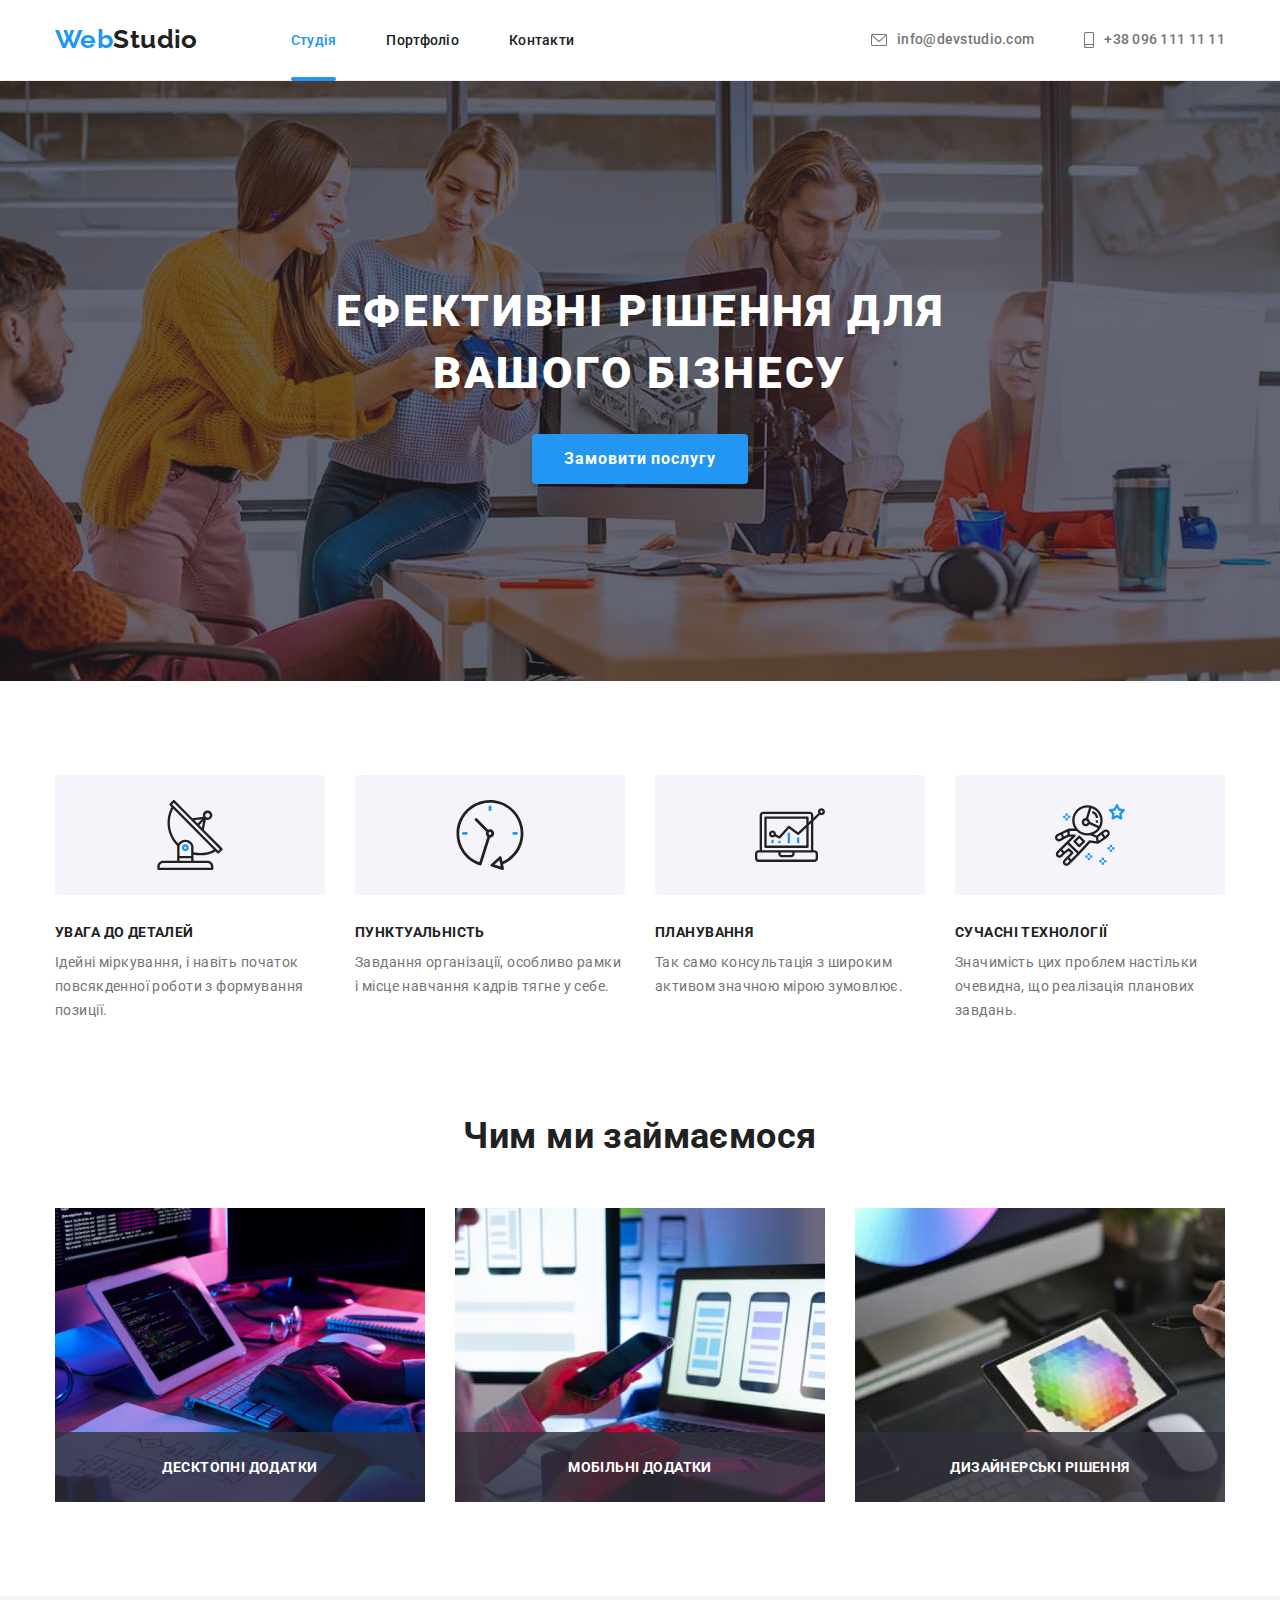
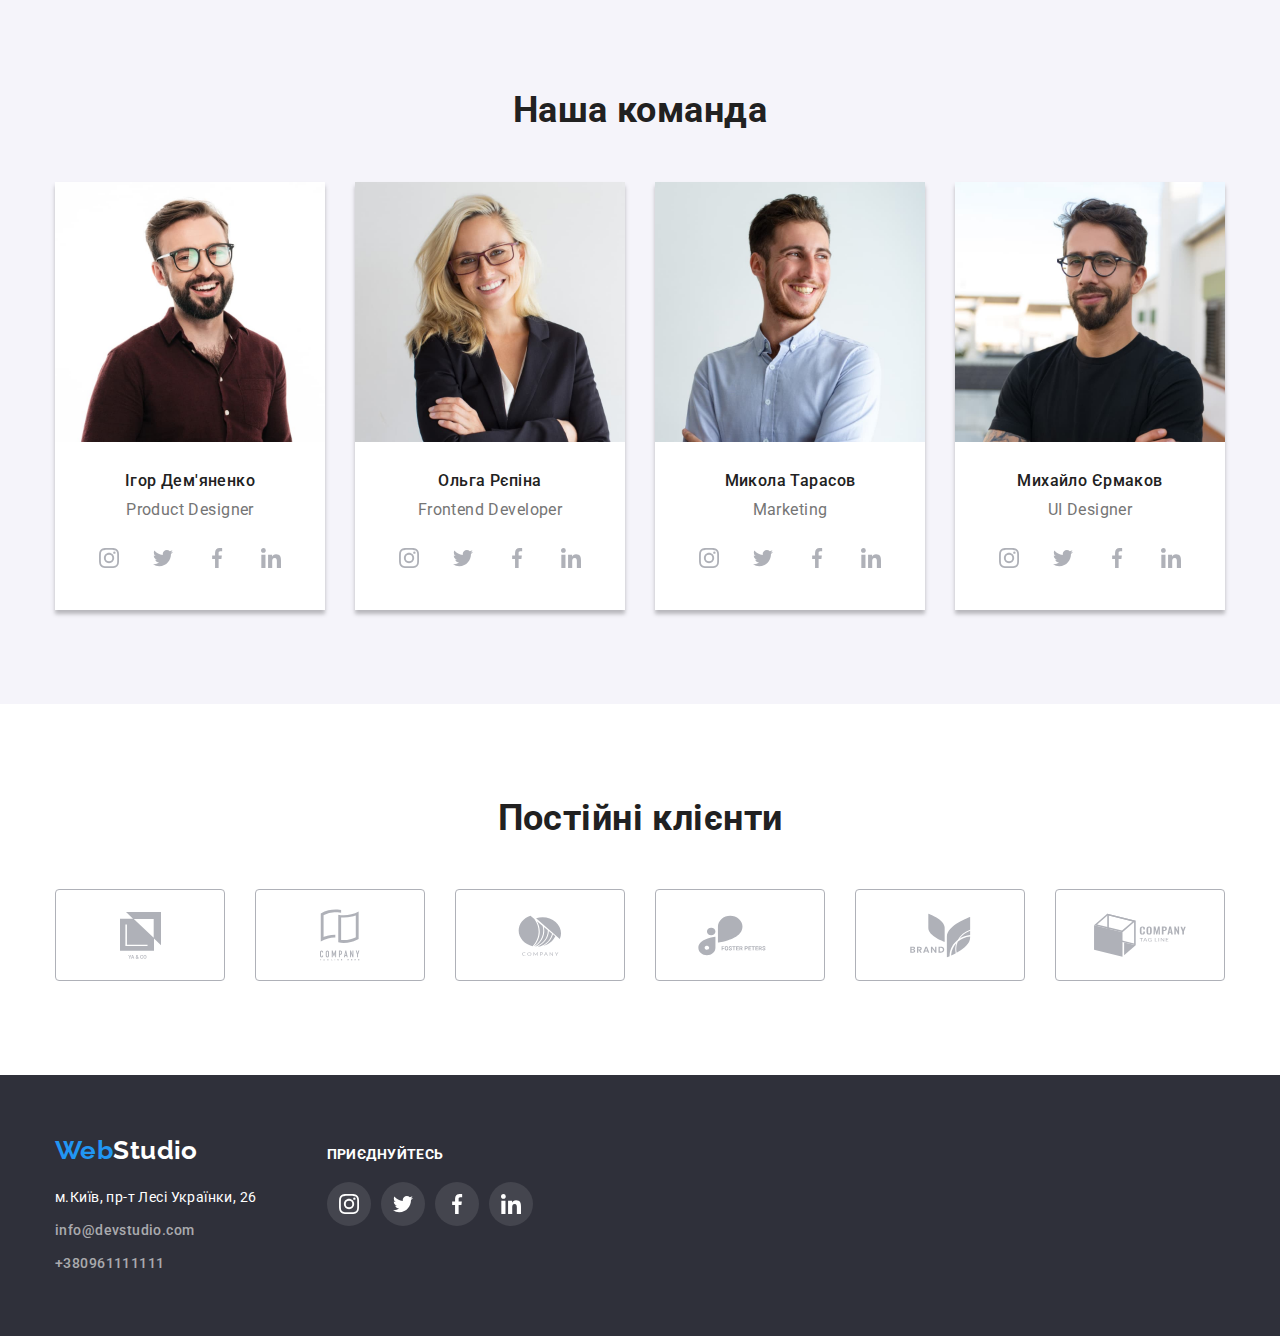
==== commit 2e15173e: "1" ====
--- a/index.html
+++ b/index.html
@@ -1,326 +1,394 @@
- <!DOCTYPE html>
- <html lang="uk">
- <head>
-    <meta charset="UTF-8">
-    <meta http-equiv="X-UA-Compatible" content="IE=edge">
-    <meta name="viewport" content="width=device-width, initial-scale=1.0">
-    <title>Web Studio</title>
-    <link rel="preconnect" href="https://fonts.googleapis.com">
-    <link rel="preconnect" href="https://fonts.gstatic.com" crossorigin>
-    <link href="https://fonts.googleapis.com/css2?family=Raleway:wght@700&family=Roboto:wght@400;500;700;900&display=swap" rel="stylesheet">
-    <link rel="stylesheet" href="https://cdnjs.cloudflare.com/ajax/libs/modern-normalize/1.1.0/modern-normalize.min.css" integrity="sha512-wpPYUAdjBVSE4KJnH1VR1HeZfpl1ub8YT/NKx4PuQ5NmX2tKuGu6U/JRp5y+Y8XG2tV+wKQpNHVUX03MfMFn9Q==" crossorigin="anonymous" referrerpolicy="no-referrer" />
-    <link rel="stylesheet" href="./css/style.css">
- </head>
+<!DOCTYPE html>
+<html lang="uk">
+  <head>
+    <meta charset="UTF-8" />
+    <meta http-equiv="X-UA-Compatible" content="IE=edge" />
+    <meta name="viewport" content="width=device-width, initial-scale=1.0" />
+    <title>Web studio</title>
 
- <body> 
-      <header class="header">
-    <div class="container  header-container">
-     <nav class="header-navigation ">
-         <a class="weblogo link" href="./index.html"><span class="weblogo-web">Web</span>Studio</a>
-        
-            <ul class="header-list">
-            <li class="header-item list" >
-                <a class="header-link link current" href="./index.html">Студія</a>           
-            </li>
-            <li class="header-item list">
-                <a class="header-link link" href="./porfolio.html">Портфоліо</a>          
-            </li>
-            <li class="header-item list link">
-             <a class="header-link link" href="">Контакти</a>          
-            </li>
+    <link rel="preconnect" href="https://fonts.googleapis.com" />
+    <link rel="preconnect" href="https://fonts.gstatic.com" crossorigin />
+    <link
+      href="https://fonts.googleapis.com/css2?family=Raleway:wght@700&family=Roboto:wght@400;500;700;900&display=swap"
+      rel="stylesheet"
+    />
+    <link
+      rel="stylesheet"
+      href="https://cdnjs.cloudflare.com/ajax/libs/modern-normalize/1.1.0/modern-normalize.min.css"
+    />
+    <link rel="stylesheet" href="./css/styles.css" />
+  </head>
+  <body>
+    <header class="page-header">
+      <div class="container main-nav">
+        <nav class="nav-section">
+          <a class="logo links" href="./index.html"><span class="logo_web">Web</span>Studio</a>
+          <ul class="site-nav list">
+            <li class="nav-links">
+              <a class="item-nav links current" href="./index.html">Студія</a>
+            </li>
+            <li class="nav-links">
+              <a class="links item-nav" href="./portfolio.html">Портфоліо</a>
+            </li>
+            <li class="nav-links"><a class="links item-nav" href="">Контакти</a></li>
+          </ul>
+        </nav>
+        <ul class="contacts_section list">
+          <li>
+            <a class="contacts-links links" href="mailto:info@devstudio.com">
+              <svg class="icon-nav" width="16" height="12">
+                <use href="./images/icons.svg#icon-mail-ico"></use></svg
+              >info@devstudio.com</a
+            >
+          </li>
+          <li>
+            <a class="contacts-links links" href="tel:+380961111111">
+              <svg class="icon-nav" width="10" height="16">
+                <use href="./images/icons.svg#icon-phone-ico"></use></svg
+              >+38 096 111 11 11</a
+            >
+          </li>
+        </ul>
+      </div>
+    </header>
+    <main>
+      <section class="hero-section hero-container">
+        <div class="container">
+          <h1 class="hero-title">Ефективні рішення для вашого бізнесу</h1>
+          <button class="button" type="button" data-modal-open>Замовити послугу</button>
+        </div>
+      </section>
+      <section class="section">
+        <div class="container >">
+          <h2 class="visually-hidden">Наші переваги</h2>
+          <ul class="our-advantages list">
+            <li class="item-advantages antena-icon">
+              <h3 class="advantages-list">Увага до деталей</h3>
+              <p class="description-advantages">
+                Ідейні міркування, і навіть початок повсякденної роботи з формування позиції.
+              </p>
+            </li>
+            <li class="item-advantages clock-icon">
+              <h3 class="advantages-list">Пунктуальність</h3>
+              <p class="description-advantages">
+                Завдання організації, особливо рамки і місце навчання кадрів тягне у себе.
+              </p>
+            </li>
+            <li class="item-advantages diagram-icon">
+              <h3 class="advantages-list">Планування</h3>
+              <p class="description-advantages">
+                Так само консультація з широким активом значною мірою зумовлює.
+              </p>
+            </li>
+            <li class="item-advantages cosmo-icon">
+              <h3 class="advantages-list">Сучасні технології</h3>
+              <p class="description-advantages">
+                Значимість цих проблем настільки очевидна, що реалізація планових завдань.
+              </p>
+            </li>
+          </ul>
+        </div>
+      </section>
+      <section class="section-work">
+        <div class="container">
+          <h2 class="section-title">Чим ми займаємося</h2>
+          <ul class="list-work list">
+            <li class="item">
+              <div class="description-container">
+                <img src="./images/img1.jpg" width="370" height="294" alt="створення сайтів" />
+                <p class="descroption-text">Десктопні додатки</p>
+              </div>
+            </li>
+            <li class="item">
+              <div class="description-container">
+                <img src="./images/img2.jpg" width="370" height="294" alt="адаптація сайті" />
+                <p class="descroption-text">Мобільні додатки</p>
+              </div>
+            </li>
+            <li class="item">
+              <div class="description-container">
+                <img src="./images/img3.jpg" width="370" height="294" alt="дизайн сайтів" />
+                <p class="descroption-text">Дизайнерські рішення</p>
+              </div>
+            </li>
+          </ul>
+        </div>
+      </section>
+      <section class="section-team section">
+        <div class="container">
+          <h2 class="section-title">Наша команда</h2>
+          <ul class="people-card-list list">
+            <li class="people-card">
+              <img src="./images/people1.jpg" width="270" height="260" alt="Product Designer" />
+              <div class="card-text">
+                <h3 class="team-list">Ігор Дем'яненко</h3>
+                <p class="profession-name">Product Designer</p>
+                <ul class="list icon-list">
+                  <li class="icon-list-item">
+                    <a class="icon-item-link" href="#">
+                      <svg class="icon-item" width="20" height="20">
+                        <use href="./images/icons.svg#icon-instagram"></use>
+                      </svg>
+                    </a>
+                  </li>
+                  <li class="icon-list-item">
+                    <a class="icon-item-link" href="#">
+                      <svg class="icon-item" width="20" height="20">
+                        <use href="./images/icons.svg#icon-twitter"></use>
+                      </svg>
+                    </a>
+                  </li>
+                  <li class="icon-list-item">
+                    <a class="icon-item-link" href="#">
+                      <svg class="icon-item" width="20" height="20">
+                        <use href="./images/icons.svg#icon-facebook"></use>
+                      </svg>
+                    </a>
+                  </li>
+                  <li class="icon-list-item">
+                    <a class="icon-item-link" href="#">
+                      <svg class="icon-item" width="20" height="20">
+                        <use href="./images/icons.svg#icon-linkedin"></use>
+                      </svg>
+                    </a>
+                  </li>
+                </ul>
+              </div>
+            </li>
+            <li class="people-card">
+              <img src="./images/people2.jpg" width="270" height="260" alt="Frontend Developer" />
+              <div class="card-text">
+                <h3 class="team-list">Ольга Рєпіна</h3>
+                <p class="profession-name">Frontend Developer</p>
+                <ul class="list icon-list">
+                  <li class="icon-list-item">
+                    <a class="icon-item-link" href="#">
+                      <svg class="icon-item" width="20" height="20">
+                        <use href="./images/icons.svg#icon-instagram"></use>
+                      </svg>
+                    </a>
+                  </li>
+                  <li class="icon-list-item">
+                    <a class="icon-item-link" href="#">
+                      <svg class="icon-item" width="20" height="20">
+                        <use href="./images/icons.svg#icon-twitter"></use>
+                      </svg>
+                    </a>
+                  </li>
+                  <li class="icon-list-item">
+                    <a class="icon-item-link" href="#">
+                      <svg class="icon-item" width="20" height="20">
+                        <use href="./images/icons.svg#icon-facebook"></use>
+                      </svg>
+                    </a>
+                  </li>
+                  <li class="icon-list-item">
+                    <a class="icon-item-link" href="#">
+                      <svg class="icon-item" width="20" height="20">
+                        <use href="./images/icons.svg#icon-linkedin"></use>
+                      </svg>
+                    </a>
+                  </li>
+                </ul>
+              </div>
+            </li>
+            <li class="people-card">
+              <img src="./images/people3.jpg" width="270" height="260" alt="Marketing" />
+              <div class="card-text">
+                <h3 class="team-list">Микола Тарасов</h3>
+                <p class="profession-name">Marketing</p>
+                <ul class="list icon-list">
+                  <li class="icon-list-item">
+                    <a class="icon-item-link" href="#">
+                      <svg class="icon-item" width="20" height="20">
+                        <use href="./images/icons.svg#icon-instagram"></use>
+                      </svg>
+                    </a>
+                  </li>
+                  <li class="icon-list-item">
+                    <a class="icon-item-link" href="#">
+                      <svg class="icon-item" width="20" height="20">
+                        <use href="./images/icons.svg#icon-twitter"></use>
+                      </svg>
+                    </a>
+                  </li>
+                  <li class="icon-list-item">
+                    <a class="icon-item-link" href="#">
+                      <svg class="icon-item" width="20" height="20">
+                        <use href="./images/icons.svg#icon-facebook"></use>
+                      </svg>
+                    </a>
+                  </li>
+                  <li class="icon-list-item">
+                    <a class="icon-item-link" href="#">
+                      <svg class="icon-item" width="20" height="20">
+                        <use href="./images/icons.svg#icon-linkedin"></use>
+                      </svg>
+                    </a>
+                  </li>
+                </ul>
+              </div>
+            </li>
+            <li class="people-card">
+              <img src="./images/people4.jpg" width="270" height="260" alt="UI Designer" />
+              <div class="card-text">
+                <h3 class="team-list">Михайло Єрмаков</h3>
+                <p class="profession-name">UI Designer</p>
+                <ul class="list icon-list">
+                  <li class="icon-list-item">
+                    <a class="icon-item-link" href="#">
+                      <svg class="icon-item" width="20" height="20">
+                        <use href="./images/icons.svg#icon-instagram"></use>
+                      </svg>
+                    </a>
+                  </li>
+                  <li class="icon-list-item">
+                    <a class="icon-item-link" href="#">
+                      <svg class="icon-item" width="20" height="20">
+                        <use href="./images/icons.svg#icon-twitter"></use>
+                      </svg>
+                    </a>
+                  </li>
+                  <li class="icon-list-item">
+                    <a class="icon-item-link" href="#">
+                      <svg class="icon-item" width="20" height="20">
+                        <use href="./images/icons.svg#icon-facebook"></use>
+                      </svg>
+                    </a>
+                  </li>
+                  <li class="icon-list-item">
+                    <a class="icon-item-link" href="#">
+                      <svg class="icon-item" width="20" height="20">
+                        <use href="./images/icons.svg#icon-linkedin"></use>
+                      </svg>
+                    </a>
+                  </li>
+                </ul>
+              </div>
+            </li>
+          </ul>
+        </div>
+      </section>
+      <section class="section">
+        <div class="container">
+          <h2 class="section-title">Постійні клієнти</h2>
+          <ul class="list list-cliens">
+            <li class="clients-item">
+              <a class="clients-link-item" href="#">
+                <svg class="ico-clients" width="41" height="47">
+                  <use href=".//images/icons.svg#icon-client1"></use>
+                </svg>
+              </a>
+            </li>
+            <li class="clients-item">
+              <a class="clients-link-item" href="#"
+                ><svg class="ico-clients" width="40" height="52">
+                  <use href=".//images/icons.svg#icon-client2"></use></svg
+              ></a>
+            </li>
+            <li class="clients-item">
+              <a class="clients-link-item" href="#"
+                ><svg class="ico-clients" width="43.5" height="41">
+                  <use href=".//images/icons.svg#icon-client3"></use></svg
+              ></a>
+            </li>
+            <li class="clients-item">
+              <a class="clients-link-item" href="#"
+                ><svg class="ico-clients" width="84" height="41">
+                  <use href=".//images/icons.svg#icon-client4"></use></svg
+              ></a>
+            </li>
+            <li class="clients-item">
+              <a class="clients-link-item" href="#"
+                ><svg class="ico-clients" width="63" height="45">
+                  <use href=".//images/icons.svg#icon-client5"></use></svg
+              ></a>
+            </li>
+            <li class="clients-item">
+              <a class="clients-link-item" href="#"
+                ><svg class="ico-clients" width="94" height="44">
+                  <use href=".//images/icons.svg#icon-client6"></use></svg
+              ></a>
+            </li>
+          </ul>
+        </div>
+      </section>
+    </main>
+    <footer class="footer">
+      <div class="container container-footer-addres">
+        <div>
+          <a class="links logo-footer" href="./index.html"
+            ><span class="logo_web">Web</span>Studio</a
+          >
+          <address>
+            <ul class="list">
+              <li class="adress-item">
+                <a
+                  class="journey_link"
+                  href="https://goo.gl/maps/MqjciJjwHdjQ37CT9"
+                  target="_blank"
+                  rel="noopener nofollow noreferrer"
+                  >м.Київ, пр-т Лесі Українки, 26</a
+                >
+              </li>
+              <li class="adress-item">
+                <a class="contacts-links address-links links" href="mailto:info@devstudio.com"
+                  >info@devstudio.com</a
+                >
+              </li>
+              <li class="adress-item">
+                <a class="contacts-links address-links links" href="tel:+380961111111"
+                  >+380961111111</a
+                >
+              </li>
             </ul>
-         </nav>
-         <div class="header-connect"> 
-           
-            <a class="header-mail link" href="mailto:info@devstudio.com"> <svg class="header-icon"  width="16" height="12" >
-                <use href="./images/symbol-defs.svg#icon-hover-envelope" ></use>
-            </svg> info@devstudio.com </a>
-            
-             <a class="header-tel link" href="tel:+380961111111"> <svg class=" header-icon"  width="10" height="16" >
-                <use href="./images/symbol-defs.svg#icon-smartphone" ></use>
-            </svg> +38 096 111 11 11</a>
-        </div>
+          </address>
+        </div>
+
+        <div class="social-container">
+          <p class="social-text">приєднуйтесь</p>
+          <ul class="list social-list">
+            <li class="social-item">
+              <a class="social-link-item" href="#">
+                <svg class="social-link-ico" width="20" height="20">
+                  <use href="./images/icons.svg#icon-instagram"></use>
+                </svg>
+              </a>
+            </li>
+            <li class="social-item">
+              <a class="social-link-item" href="#">
+                <svg class="social-link-ico" width="20" height="20">
+                  <use href="./images/icons.svg#icon-twitter"></use>
+                </svg>
+              </a>
+            </li>
+            <li class="social-item">
+              <a class="social-link-item" href="#">
+                <svg class="social-link-ico" width="20" height="20">
+                  <use href="./images/icons.svg#icon-facebook"></use>
+                </svg>
+              </a>
+            </li>
+            <li class="social-item">
+              <a class="social-link-item" href="#">
+                <svg class="social-link-ico" width="20" height="20">
+                  <use href="./images/icons.svg#icon-linkedin"></use>
+                </svg>
+              </a>
+            </li>
+          </ul>
+        </div>
+      </div>
+    </footer>
+    <div data-modal class="backdrop is-hidden">
+      <div class="modal">
+        <button class="close-btn" data-modal-close>
+          <svg class="close-btn-ico" width="11" height="11">
+            <use href="./images/icons.svg#icon-btnclose"></use>
+          </svg>
+        </button>
+      </div>
     </div>
- </header>
-               <section class="decision" >
-             <div class="container"> 
-              <h1 class="decision-info">Ефективні рішення для вашого бізнесу</h1>
-              <button data-modal-open class="decision-btr" type="button" >Замовити послугу</button>
-              <div class="backdrop is-hidden" data-modal>
-                <div class="modal" > 
-                   <button class="button-close" data-modal-close> 
-                    <svg class="benefits-icon-img"  width="18" height="18" >
-                        <use href="./images/symbol-defs.svg#icon-close-black" ></use></svg>
-                     </button>
-                    </div>
-             
-              </div>
-             </div>
-              </section>
-              <section class="benefits">
-              <div class="container">
-              <ul class="benefits-icon-list list">
-                <li class="benefits-icon-item">
-                    <a class="benefits-icon-link" href="">
-                        <svg class="benefits-icon-img"  width="65" height="70" >
-                            <use href="./images/symbol-defs.svg#icon-antenna" ></use></svg></a>
-                </li>
-                <li class="benefits-icon-item">
-                    <a class="benefits-icon-link" href="">
-                        <svg class="benefits-icon-img"  width="65" height="70" >
-                        <use href="./images/symbol-defs.svg#icon-clock" ></use></svg>
-                    </a>
-                </li>
-                <li class="benefits-icon-item">
-                    <a class="benefits-icon-link" href="">
-                        <svg class="benefits-icon-img"  width="90" height="74" >
-                            <use href="./images/symbol-defs.svg#icon-diagram" ></use>
-                        </svg>
-                    </a>
-                </li>
-                <li class="benefits-icon-item">
-                    <a class="benefits-icon-link" href="">
-                        <svg class="benefits-icon-img"  width="75" height="81" >
-                            <use href="./images/symbol-defs.svg#icon-astronaut" ></use>
-                        </svg>
-                    </a>
-                </li>
-             </ul>
-             <ul class="benefits-top list" >
-             <li ><h3 class="benefits-list">УВАГА ДО ДЕТАЛЕЙ</h3>
-              <p class="benefits-list-text" >Ідейні міркування, і навіть початок повсякденної роботи з формування позиції.</p></li>
-             <li><h3 class="benefits-list">ПУНКТУАЛЬНІСТЬ</h3>
-               <p class="benefits-list-text">Завдання організації, особливо рамки і місце навчання кадрів тягне у себе.</p></li>
-             <li><h3 class="benefits-list">ПЛАНУВАННЯ</h3>
-               <p class="benefits-list-text">Так само консультація з широким активом значною мірою зумовлює.</p></li>
-             <li><h3 class="benefits-list">СУЧАСНІ ТЕХНОЛОГІЇ</h3>
-               <p class="benefits-list-text">Значимість цих проблем настільки очевидна, що реалізація планових завдань.</p></li>
-              </ul>  </div>
-              </section>
-
-              
-              <section class="about">
-               <div class="container">
-               <h2 class="about-top">Чим ми займаємося</h2>
-               <ul class="about-list">
-              <li class="about-img1 list">
-                <a class="about-img-link" href="#"> <img src="./images/about-img1.jpg" alt="Робоче місце" width="370" height="294">
-                    <p class="about-img-title">  Десктопні додатки</p></a>
-                                </li>
-              
-                <li class="about-img2 list">
-                    <a class="about-img-link" href="#">
-                        <img src="./images/about-img2.jpg" alt="Робоче місце" width="370" height="294">
-                        <p class="about-img-title">  Мобільні додатки</p></a>
-                </li>
-              <li class="about-img3 list">
-                <a class="about-img-link" href="#"><img src="./images/about-img3.jpg" alt="Робоче місце" width="370" height="294">
-                    <p class="about-img-title">  Дизайнерські рішення</p></a>
-                </li>
-              </ul>
-                </div>
-              </section>
-              
-                      
-              <section class="team">
-              <div class="container team-container" >  
-                   <h2 class="team-title">Наша Команда</h2>
-                   <ul class="team-list">
-                   <li class="team-img list"><img src="./images/img-IgorD.jpg" alt="Фото Ігор" width="270" height="260" >
-                    <div class="team-name-top"><h3 class="team-name">Ігор Дем'яненко</h3>
-                        <p class="team-position">Product Designer</p>
-                        
-                       <ul class="team-soc-list list">
-                            <li class="team-soc-item">
-                              <a class="team-soc-link" href=""><svg class="team-soc-icon"  width="20" height="20" >
-                              <use href="./images/symbol-defs.svg#icon-instagram" ></use></svg></a>
-                            </li>
-                            <li class="team-soc-item">
-                              <a class="team-soc-link" href=""><svg class="team-soc-icon"  width="20" height="20" >
-                              <use href="./images/symbol-defs.svg#icon-twitter" ></use></svg></a>
-                            </li>
-                            <li class="team-soc-item">
-                                <a class="team-soc-link" href=""><svg class="team-soc-icon"  width="20" height="20" >
-                                <use href="./images/symbol-defs.svg#icon-facebook" ></use></svg></a>
-                            </li>
-                            <li class="team-soc-item">
-                                <a class="team-soc-link" href=""><svg class="team-soc-icon"  width="20" height="20" >
-                                <use href="./images/symbol-defs.svg#icon-linkedin" ></use></svg></a>
-                            </li>
-                     </ul>
-                    </div>
-                   </li>
-
-                   <li class="team-img list"><img src="./images/img-OlgaR.jpg" alt="Фото Ольга" width="270" height="260" >
-                    <div class="team-name-top"><h3 class="team-name">Ольга Рєпіна</h3>
-                        <p class="team-position">Frontend Developer</p>
-                        <ul class="team-soc-list list">
-                            <li class="team-soc-item">
-                                <a class="team-soc-link" href=""><svg class="team-soc-icon"  width="20" height="20" >
-                                <use href="./images/symbol-defs.svg#icon-instagram" ></use></svg></a>
-                            </li>
-                            <li class="team-soc-item">
-                                <a class="team-soc-link" href=""><svg class="team-soc-icon"  width="20" height="20" >
-                                <use href="./images/symbol-defs.svg#icon-twitter" ></use></svg></a>
-                            </li>
-                            <li class="team-soc-item">
-                                <a class="team-soc-link" href=""><svg class="team-soc-icon"  width="20" height="20" >
-                                <use href="./images/symbol-defs.svg#icon-facebook" ></use></svg></a>
-                            </li>
-                            <li class="team-soc-item">
-                                <a class="team-soc-link" href=""><svg class="team-soc-icon"  width="20" height="20" >
-                                <use href="./images/symbol-defs.svg#icon-linkedin" ></use></svg></a>
-                            </li>
-                        </ul>    
-                    </div>
-                
-                   <li class="team-img list"><img src="./images/img-NicholasT.jpg" alt="Фото Микола" width="270" height="260" >
-                   
-                    <div class="team-name-top"><h3 class="team-name">Микола Тарасов</h3>
-                        <p class="team-position">Marketing</p>
-                        <ul class="team-soc-list list">
-                            <li class="team-soc-item">
-                                <a class="team-soc-link" href=""><svg class="team-soc-icon"  width="20" height="20" >
-                                <use href="./images/symbol-defs.svg#icon-instagram" ></use></svg></a>
-                            </li>
-                            <li class="team-soc-item">
-                                <a class="team-soc-link" href=""><svg class="team-soc-icon"  width="20" height="20" >
-                                <use href="./images/symbol-defs.svg#icon-twitter" ></use></svg></a>
-                            </li>
-                            <li class="team-soc-item">
-                                <a class="team-soc-link" href=""><svg class="team-soc-icon"  width="20" height="20" >
-                                <use href="./images/symbol-defs.svg#icon-facebook" ></use></svg></a>
-                            </li>
-                            <li class="team-soc-item">
-                                <a class="team-soc-link" href=""><svg class="team-soc-icon"  width="20" height="20" >
-                                <use href="./images/symbol-defs.svg#icon-linkedin" ></use></svg></a>
-                           </li> 
-                        </ul> 
-                  </div>
-                 </li> 
-                  <li class="team-img list"><img src="./images/img-MykhailoY.jpg" alt="Фото-Михайло" width="270" height="260" >
-                    <div class="team-name-top"><h3 class="team-name">Михайло Єрмаков</h3>
-                        <p class="team-position">UI Designer</p>
-                        <ul class="team-soc-list list">
-                            <li class="team-soc-item">
-                                <a class="team-soc-link" href="">
-                                    <svg class="team-soc-icon"  width="20" height="20" >
-                                    <use href="./images/symbol-defs.svg#icon-instagram" ></use></svg></a>
-                            </li>
-                            <li class="team-soc-item">
-                                <a class="team-soc-link" href="">
-                                    <svg class="team-soc-icon"  width="20" height="20" >
-                                    <use href="./images/symbol-defs.svg#icon-twitter" ></use></svg></a>
-                            </li>
-                            <li class="team-soc-item">
-                                <a class="team-soc-link" href="">
-                                    <svg class="team-soc-icon"  width="20" height="20" >
-                                    <use href="./images/symbol-defs.svg#icon-facebook" ></use></svg></a>
-                            </li>
-                            <li class="team-soc-item">
-                                <a class="team-soc-link" href=""><svg class="team-soc-icon"  width="20" height="20" >
-                                        <use href="./images/symbol-defs.svg#icon-linkedin" ></use></svg></a>
-                            </li>
-                        </ul>
-                  </div>
-                 </li>
-                </ul> 
-                </div> 
-              </section>
-               
-              <section class="clients">
-              <div class="container">
-               <h2 class="clients-top">Постійні клієнти </h2>
-              <ul class="clients-top-list list">
-                <li class="clients-top-item">
-                    <a class="clients-top-img-list" href="">
-                    <svg class="clients-top-img"  width="106" height="60" >
-                        <use href="./images/symbol-defs.svg#icon-Logo1" ></use>
-                    </svg>
-                </a></li>
-                <li class="clients-top-item">
-                    <a class="clients-top-img-list" href="">
-                    <svg class="clients-top-img"  width="106" height="60" >
-                        <use href="./images/symbol-defs.svg#icon-Logo2" ></use>
-                    </svg>
-                </a></li>
-                <li class="clients-top-item">
-                    <a class="clients-top-img-list" href="">
-                    <svg class="clients-top-img"  width="106" height="60" >
-                        <use href="./images/symbol-defs.svg#icon-Logo-3" ></use>
-                    </svg>
-                </a></li>
-                <li class="clients-top-item">
-                    <a class="clients-top-img-list" href="">
-                    <svg class="clients-top-img"  width="106" height="60" >
-                        <use href="./images/symbol-defs.svg#icon-Logo4" ></use>
-                    </svg>
-                </a></li>
-                <li class="clients-top-item">
-                    <a class="clients-top-img-list" href="">
-                    <svg class="clients-top-img"  width="106" height="60" >
-                        <use href="./images/symbol-defs.svg#icon-Logo5" ></use>
-                    </svg>
-                </a></li>
-                <li class="clients-top-item">
-                    <a class="clients-top-img-list" href="">
-                    <svg class="clients-top-img"  width="106" height="60" >
-                        <use href="./images/symbol-defs.svg#icon-Logo6" ></use>
-                    </svg>
-                </a></li>
-                
-              </ul>
-              </div>
-               </section>   
-  <footer class="footer">
-
-                  <div class="container top-footer">       
-                <div class=" footer-container " >
-              <a class="footer-weblogo link" href="./index.html"><span class="weblogo-web">Web</span>Studio</a>
-                 <ul>
-               <li class="footer-adress link list"><a class="footer-adress link list" href="https://www.google.com/maps/place/%D0%B1%D1%83%D0%BB%D1%8C%D0%B2%D0%B0%D1%80+%D0%9B%D0%B5%D1%81%D1%96+%D0%A3%D0%BA%D1%80%D0%B0%D1%97%D0%BD%D0%BA%D0%B8,+26,+%D0%9A%D0%B8%D1%97%D0%B2,+02000/@50.4265807,30.5361971,17z/data=!3m1!4b1!4m5!3m4!1s0x40d4cf0e033ecbe9:0x57a4dffefec77da0!8m2!3d50.4265807!4d30.5383858">м. Київ, пр-т Лесі Українки, 26</a></li>
-               <li class="footer-mail link list" ><a class="footer-mail link list"  href="mailto:info@devstudio.com">info@devstudio.com </a></li>     
-              <li class="footer-tel list link "><a class="footer-tel list link " href="tel:+3809611111111">+38 096 111 11 111</a></li>
-              </ul>
-             </div>
-              <div class="footer-soc">
-            <p class="footer-Join">приєднуйтесь</p>
-            <ul class="footer-soc-list list">
-                <li class="footer-soc-item">
-                    <a class="footer-soc-link" href="">
-                        <svg class="footer-soc-icon"  width="20" height="20" >
-                            <use href="./images/symbol-defs.svg#icon-instagram" ></use>
-                        </svg>
-                    </a>
-                </li>
-                <li class="footer-soc-item">
-                    <a class="footer-soc-link" href="">
-                        <svg class="footer-soc-icon"  width="20" height="20" >
-                            <use href="./images/symbol-defs.svg#icon-twitter" ></use>
-                        </svg>
-                    </a>
-                </li>
-                <li class="footer-soc-item">
-                    <a class="footer-soc-link" href="">
-                        <svg class="footer-soc-icon"  width="20" height="20" >
-                            <use href="./images/symbol-defs.svg#icon-facebook" ></use>
-                        </svg>
-                    </a>
-                </li>
-                <li class="footer-soc-item">
-                    <a class="footer-soc-link" href="">
-                        <svg class="footer-soc-icon"  width="20" height="20" >
-                            <use href="./images/symbol-defs.svg#icon-linkedin" ></use>
-                        </svg>
-                    </a>
-                </li>
-                
-              </ul>
-                 </div> 
-                     </div>
-        
-</footer>
-<script src="./js/modal.js"></script>      
-</body>
-
-</html>+    <script src="./js/modal.js"></script>
+  </body>
+</html>
--- a/css/styles.css
+++ b/css/styles.css
@@ -0,0 +1,770 @@
+:root {
+  --primery-text-color: #212121;
+  --wighte-text-color: #ffffff;
+  --footer-addres-text-color: rgba(255, 255, 255, 0.6);
+  --accent-text-color: #2196f3;
+  --second-text-color: #757575;
+  --button-activ-color: #188ce8;
+  --background-color-main: #ffffff;
+  --background-color-second: #f5f4fa;
+  --accent-button-color: #2196f3;
+  --background-hero-color: #2F303A;
+  --icon-primery-color:#AFB1B8;
+  --ico-background-color:#2196F3;
+
+}
+
+h1,
+h2,
+h3,
+h4,
+h5 {
+  margin: 0;
+}
+
+ul,
+ol {
+  margin: 0;
+  padding-left: 0;
+}
+
+button {
+  cursor: pointer;
+  display: block;
+  border: none;
+  border-radius: 4px;
+}
+
+img {
+  display: block;
+  max-width: 100%;
+  height: auto;
+}
+address{
+  font-style: normal;
+}
+p {
+  margin: 0;
+}
+
+body {
+  background-color: var(--background-color-main);
+  color: var(--primery-text-color);
+  font-family: 'Roboto', sans-serif;
+  font-size: 14px;
+  letter-spacing: 0.03em;
+}
+
+.style_background {
+  background-color: var(--background-color-main);
+}
+
+.list {
+  list-style: none;
+}
+.item-nav:link{color: var(--primery-text-color);}
+.links {
+  text-decoration: none;
+}
+
+.links:visited{color: var(--primery-text-color)}
+.links:active{color: var(--primery-text-color);}
+
+
+.container {
+  width: 1200px;
+  padding-left: 15px;
+  padding-right: 15px;
+  margin: 0 auto;
+  
+ 
+}
+.section {
+  padding-top: 94px;
+  padding-bottom: 94px;
+
+}
+.page-header{
+  border-bottom:1px solid #ECECEC;
+   
+}
+/* -----------------Logo---------------*/
+.logo {
+  padding-top:  24px;
+  padding-bottom: 25px;
+  display: inline-block;
+  color: var(--primery-text-color);
+  font-family: 'Raleway', sans-serif;
+  font-weight: 700;
+  font-size: 26px;
+  line-height: calc(31 / 26);
+
+}
+
+.logo_web {
+  color: var(--accent-text-color);
+  font-family: 'Raleway', sans-serif;
+  font-weight: 700;
+  font-size: 26px;
+  line-height: calc(31 / 26);
+}
+
+.footer-list>.logo {
+  color: var(--wighte-text-color);
+}
+
+/*----------------- site-nav------------------ */
+.main-nav {
+  display: flex;
+  align-items: center;
+}
+.nav-section{
+  display: flex;
+  align-items: center;
+}
+.site-nav {
+  display: flex;
+  align-items: center;
+  margin-left: 93px;
+}
+ .nav-links>.item-nav{
+  text-decoration: none;
+ } 
+.item-nav{
+  position: relative;
+  font-weight: 500;
+    line-height: calc(16 / 14);
+    letter-spacing: 0.02em;
+    transition: color 250ms cubic-bezier(0.4, 0, 0.2, 1);
+
+  }
+.current::after {
+  position: absolute;
+  top: 100%;
+  display: flex;
+  content: "";
+  width: 100%;
+  height: 4px;
+  border-radius: 2px;
+  background-color: var(--accent-text-color);
+}
+
+.nav-links:not(:last-child) {
+  margin-right: 50px;
+}
+
+.nav-links>a {
+  display: block;
+  padding: 29px 0;
+
+}
+
+.site-nav a:hover,
+.site-nav a:focus {
+  color: var(--accent-text-color);
+}
+
+
+
+.site-nav .links.current {
+  color: var(--accent-text-color);
+
+
+}
+
+
+/*----- секція контакти хедер------ */
+
+
+.contacts_section {
+  display: flex;
+  align-items: center;
+  margin-left: auto;
+ 
+}
+
+.contacts-links {
+  display: inline-flex;
+  color: var(--second-text-color);
+  padding: 31px 0;
+  font-weight: 500;
+  line-height: 1.14;
+  letter-spacing: 0.02em;
+  align-items: center;
+
+  transition: color 250ms cubic-bezier(0.4, 0, 0.2, 1);
+}
+.icon-nav {
+  fill: currentColor;
+  margin-right: 10px;
+  
+}
+
+.contacts_section>li:last-child {
+  margin-left: 50px;
+}
+.contacts-links:hover,
+.contacts-links:focus {
+  color: var(--accent-text-color);
+}
+
+/* --------------Герой------------ */
+.hero-container {
+  margin-right: auto;
+  margin-left: auto;
+  max-width: 1600px;
+  height: 600px;
+  background-image: linear-gradient(to right, rgba(47, 48, 58, 0.4), rgba(47, 48, 58, 0.4)),
+    url(../images/cover-hero.jpg);
+  background-position: center;
+  background-repeat: no-repeat;
+  background-size: cover;
+
+}
+.hero-section {
+  background-color:var(--background-hero-color);
+  text-align: center;
+  padding: 200px 0;
+ 
+}
+
+.hero-title {
+  margin: 0 auto 30px auto;
+  max-width: 696px;
+  font-weight: 900;
+  font-size: 44px;
+  line-height: 1.4;
+  color: var(--wighte-text-color);
+  letter-spacing: 0.06em;
+  text-transform: uppercase;
+}
+
+/* --------------секція конопки------------ */
+.button:hover,
+.button:focus {
+  background-color: var(--button-activ-color);
+  box-shadow: 0px 4px 4px rgba(0, 0, 0, 0.15);
+}
+
+.container>.button{
+margin: 0 auto;
+}
+.button {
+
+  padding: 10px 32px;
+  color: var(--wighte-text-color);
+  background-color: var(--accent-text-color);
+  box-shadow: 0px 4px 4px rgba(0, 0, 0, 0.15);
+  cursor: pointer;
+  font-weight: 700;
+  font-size: 16px;
+  line-height: 1.87;
+  letter-spacing: 0.06em;
+  transition: background-color 250ms cubic-bezier(0.4, 0, 0.2, 1);
+}
+
+/* ------------наші переваги----------- */
+.our-advantages{
+  display: flex;
+  flex-wrap: wrap;
+  gap: 30px;
+}
+.our-advantages .item-advantages{
+  width: calc((100% - 90px)/4);
+ 
+}
+.our-advantages .item-advantages:last-child{
+  margin-right: 0;
+} 
+
+
+.advantages-list {
+  margin-bottom: 10px;
+  font-size: 14px;
+  font-weight: 700;
+  line-height: 1.14;
+  letter-spacing: 0.03em;
+  text-transform: uppercase;
+}
+
+.description-advantages {
+  line-height: 1.7;
+  letter-spacing: 0.03em;
+  color: var(--second-text-color);
+}
+
+.item-advantages::before{
+display: block;
+margin-bottom: 30px;
+
+content:"";
+height: 120px;
+background-size: 70px ;
+background-repeat: no-repeat;
+background-position: center;
+background-color: #F5F4FA;;
+border-radius: 4px;
+}
+.antena-icon::before{
+  background-image: url(../images/antenna\ 1.svg);
+}
+.clock-icon::before{
+  background-image: url(../images/clock\ 1.svg);
+}
+.diagram-icon::before{
+  background-image: url(../images/diagram\ 1.svg);
+}
+.cosmo-icon::before{
+  background-image: url(../images/astronaut\ 1.svg);
+}
+/* --------------чим займаемся------------ */
+
+.section-work{
+  padding-bottom: 94px;
+}
+
+.section-title {
+  margin-bottom: 50px;
+  text-align: center;
+  margin-bottom: 50px;
+  font-weight: 700;
+  font-size: 36px;
+  line-height: 1.16;
+}
+.list-work{
+  display: flex;
+}
+.list-work .item:nth-child(-n + 2){
+  margin-right: 30px;
+}
+.description-container{
+  position: relative;
+}
+.description-item {
+  
+}
+
+.descroption-text {
+  font-weight: 700;
+    line-height: calc(16/14);
+    text-transform: uppercase;
+    color: var(--wighte-text-color);
+    display: flex;
+  align-items: center;
+  justify-content: center;
+  width: 100%;
+  height: 70px;
+  background-color: rgba(47, 48, 58, 0.8);
+  position: absolute;
+  bottom:0;
+ 
+}
+
+/* --------------наша команда------------ */
+.section-team {
+  background-color: var(--background-color-second);
+ 
+}
+.people-card-list{
+  display: flex;
+  
+}
+.people-card {
+  width: 270px;
+  background-color: var(--background-color-main);
+  box-shadow: 0px 4px 4px rgba(0, 0, 0, 0.25);
+ 
+}
+.people-card:nth-child(-n + 3){
+  margin-right: 30px;
+  
+}
+.team-list {
+  margin-bottom: 10px;
+  font-weight: 500;
+  font-size: 16px;
+  line-height: 1.18;
+}
+
+.profession-name {
+  font-size: 16px;
+  line-height: 1.18;
+  color: var(--second-text-color);
+  margin-bottom: 16px;
+}
+.card-text{
+  text-align: center;
+  padding: 30px 0;
+  
+}
+.icon-list {
+  display: flex;
+  justify-content: center;
+  flex-wrap: wrap;
+  gap: 10px;
+  color: var(--wighte-text-color);
+}
+
+.icon-list-item{
+  width: 44px;
+  height: 44px; 
+}
+.icon-item-link {
+  display: flex;
+  justify-content: center;
+  align-items: center;
+  width: 100%;
+  height: 100%;
+border-radius: 50%;
+color: var(--icon-primery-color);
+
+transition: color 250ms cubic-bezier(0.4, 0, 0.2, 1), background-color 250ms cubic-bezier(0.4, 0, 0.2, 1);
+ }
+
+
+.icon-item {
+  fill:currentColor;
+}
+
+.icon-item-link:hover, .icon-item-link:focus{
+  background-color: var(--ico-background-color);
+  color: var(--wighte-text-color);
+}
+/* ----------------постійні клієнти  ------------------*/
+
+.list-cliens{
+  display: flex;
+  flex-wrap: wrap;
+  gap: 30px;
+  justify-content: center;  
+}
+
+.clients-item{
+  width:170px;
+  height: 92px;
+}
+
+.clients-link-item{
+  display: flex;
+  justify-content: center;
+  align-items: center;
+  width: 100%;
+  height: 100%;
+  border: 1px solid currentColor;
+  border-radius: 4px;
+  color: var(--icon-primery-color);
+
+  transition: color 250ms cubic-bezier(0.4, 0, 0.2, 1);
+}
+.ico-clients{
+  fill: currentColor;
+  
+}
+
+.clients-link-item:hover,.clients-link-item:focus{
+  color: var(--ico-background-color);
+}
+
+/* ----------------footer ------------------*/
+.journey_link {
+  line-height: 1.7;
+  color: var(--wighte-text-color);
+  letter-spacing: 0.03em;
+  font-style: normal;
+  text-decoration: none;
+
+  transition: color 250ms cubic-bezier(0.4, 0, 0.2, 1);
+}
+
+.journey_link:visited {
+  color: var(--wighte-text-color);
+}
+
+.journey_link:hover,
+.journey_link:focus {
+  color: var(--accent-text-color);
+}
+
+.address-links {
+  font-size: 14px;
+  line-height: 1.7;
+  letter-spacing: 0.03em;
+  color: var(--footer-addres-text-color);
+  font-style: normal;
+}
+
+.footer {
+  display: flex;
+  align-items:center;
+  padding-top: 60px;
+  padding-bottom: 60px;
+  background-color: #2f303a;
+  margin: 0 auto;
+}
+
+.logo-footer{
+  background-image: url(../images/svgico/Client\ 1.svg);
+  background-size: 70px;
+     margin-bottom: 20px;
+    display: inline-block;
+    font-family: 'Raleway', sans-serif;
+    font-weight: 700;
+    font-size: 26px;
+    line-height: calc(31 / 26);
+
+}
+.container-footer-addres{
+  display: flex;
+  align-items: baseline;
+  
+ 
+}
+.social-container{
+  margin-left: 70px;
+}
+.social-list{
+  display: flex;
+  gap: 10px;
+}
+.social-text{
+  display: inline-block;
+  color: var(--wighte-text-color);
+  margin-bottom: 20px;
+  font-weight: 700;
+  font-size: 14px;
+  line-height: calc(16/14);
+  letter-spacing: 0.03em;
+  text-transform: uppercase;
+}
+.social-link-item {
+  background-color: rgba(255, 255, 255, 0.1);
+  display: flex;
+  justify-content: center;
+  align-items: center;
+  width: 100%;
+  height: 100%;
+  border-radius: 50%;
+  transition: background-color 250ms cubic-bezier(0.4, 0, 0.2, 1);
+  
+}
+
+.social-item{
+  width: 44px;
+  height: 44px;
+
+}
+.social-link-item:hover,.social-link-item:focus{
+  background-color: var(--ico-background-color);
+}
+.social-link-ico {
+  fill: var(--wighte-text-color);
+
+}
+
+.links.logo-footer{
+  color: var(--wighte-text-color);
+}
+.adress-item:nth-child(-n+2){
+  margin-bottom: 9px;
+}
+
+.visually-hidden {
+  position: absolute;
+  width: 1px;
+  height: 1px;
+  margin: -1px;
+  border: 0;
+  padding: 0;
+  white-space: nowrap;
+  clip-path: inset(100%);
+  clip: rect(0 0 0 0);
+  overflow: hidden;
+}
+.adress-item > .contacts-links{
+  padding: 0;
+}
+
+/* --------------------портфоліо-------------------- */
+
+
+
+
+/* --------------фільтр кнопки------------- */
+
+.filter-nav{
+  display:flex;
+  justify-content: center;
+  margin-bottom: 50px;
+  
+}
+.filter-item:nth-child(-n+4){
+  margin-right: 8px;
+}
+.filter-button {
+  padding: 6px 22px 6px 22px;
+  font-weight: 500;
+  font-size: 16px;
+  letter-spacing: 0.03em;
+  line-height: calc(26 / 16);
+  cursor: pointer;
+  color: var(--primery-text-color);
+  background-color: var(--background-color-second);
+
+  transition: color 250ms cubic-bezier(0.4, 0, 0.2, 1), box-shadow 250ms cubic-bezier(0.4, 0, 0.2, 1), background-color 250ms cubic-bezier(0.4, 0, 0.2, 1);
+}
+
+.filter-button:hover,
+.filter-button:focus {
+  background-color: var(--accent-button-color);
+  color: var(--background-color-main);
+  box-shadow: 0px 4px 4px rgba(0, 0, 0, 0.25);
+}
+
+/* --------------секція мейн------------ */
+.project-name {
+  margin-bottom: 4px;
+  font-weight: 700;
+  font-size: 18px;
+  line-height: calc(36 / 18);
+  color: var(--primery-text-color);
+  letter-spacing: 0.06em;
+}
+.project-item {
+  font-size: 16px;
+  line-height: calc(30 / 16);
+  color: var(--second-text-color);
+  
+  
+}
+.portfolio-item{
+  display: flex;
+  flex-wrap: wrap;
+  gap: 30px;
+  
+}
+.item-list{
+  width: calc((100% - 60px)/3);
+  
+  
+  
+}
+.card-link:hover, .card-link:focus { 
+box-shadow:
+ 0px 1px 1px rgba(0, 0, 0, 0.12),
+ 0px 4px 4px rgba(0, 0, 0, 0.06),
+ 1px 4px 6px rgba(0, 0, 0, 0.16);
+ 
+}
+.card-link{
+  display: inline-block;
+ transition: box-shadow 250ms cubic-bezier(0.4, 0, 0.2, 1);
+}
+
+.text-box{
+padding: 20px 24px;
+border: 1px solid #EEEEEE;
+border-top: none;
+}
+
+
+.picture-container{
+  position: relative;
+  overflow: hidden;
+}
+.overlay{
+  
+  width: 100%;
+  height: 100%;
+
+
+  position: absolute;
+  top: 0;
+  left: 0;
+  background-color: rgba(33, 150, 243, 0.9);
+
+  transform: translateY(100%);
+  transition:  250ms cubic-bezier(0.4, 0, 0.2, 1);
+
+}
+.item-list:hover .overlay{
+  transform: translateY(0); 
+}
+
+
+.text-overlay{
+  padding: 64px 24px;
+font-size: 18px;
+line-height: calc(28/18);
+letter-spacing: 0.03em;
+color: var(--wighte-text-color);
+}
+
+
+
+/* --------------Модалка----------- */
+
+
+.backdrop{
+top: 0;
+left: 0;
+position: fixed;
+width: 100%;
+height: 100%;
+background-color: rgba(0, 0, 0, 0.2);
+opacity: 1;
+transition: opacity 250ms cubic-bezier(0.4, 0, 0.2, 1);
+}
+
+.backdrop.is-hidden .modal{
+transform: translate(-50%, -50%) scale(1.5) ;
+
+
+}
+.modal{
+  width: 528px;
+  height: 581px;
+background-color: var(--background-color-main);
+background-image: url(../images/cover-modal.jpg);
+background-repeat: no-repeat;
+background-size: cover;
+box-shadow: 0px 1px 3px rgba(0, 0, 0, 0.12), 0px 1px 1px rgba(0, 0, 0, 0.14), 0px 2px 1px rgba(0, 0, 0, 0.2);
+border-radius: 4px;
+position: absolute;
+top: 50%;
+left: 50%;
+transform: translate(-50%, -50%) scale(1);
+transition: transform 250ms cubic-bezier(0.4, 0, 0.2, 1);
+
+}
+.backdrop.is-hidden{
+  opacity: 0;
+  pointer-events: none;
+ 
+}
+
+.close-btn{
+  display: flex;
+  align-items: center;
+  justify-content: center;
+  width: 30px;
+  height: 30px;
+  border-radius: 50%;
+  border: 1px solid rgba(0, 0, 0, 0.1);
+  background-color: inherit;
+  position: absolute;
+  top: 8px;  
+  right: 8px;
+
+  transition: transform 250ms cubic-bezier(0.4, 0, 0.2, 1);
+
+}
+.close-btn-ico{
+ fill: currentColor;
+}
+.close-btn:hover, .close-btn:focus{
+  border: 1px solid var(--accent-button-color);
+  color: var(--accent-button-color);
+  
+  transform: rotate(-90deg) scale(1.4);
+   
+}
